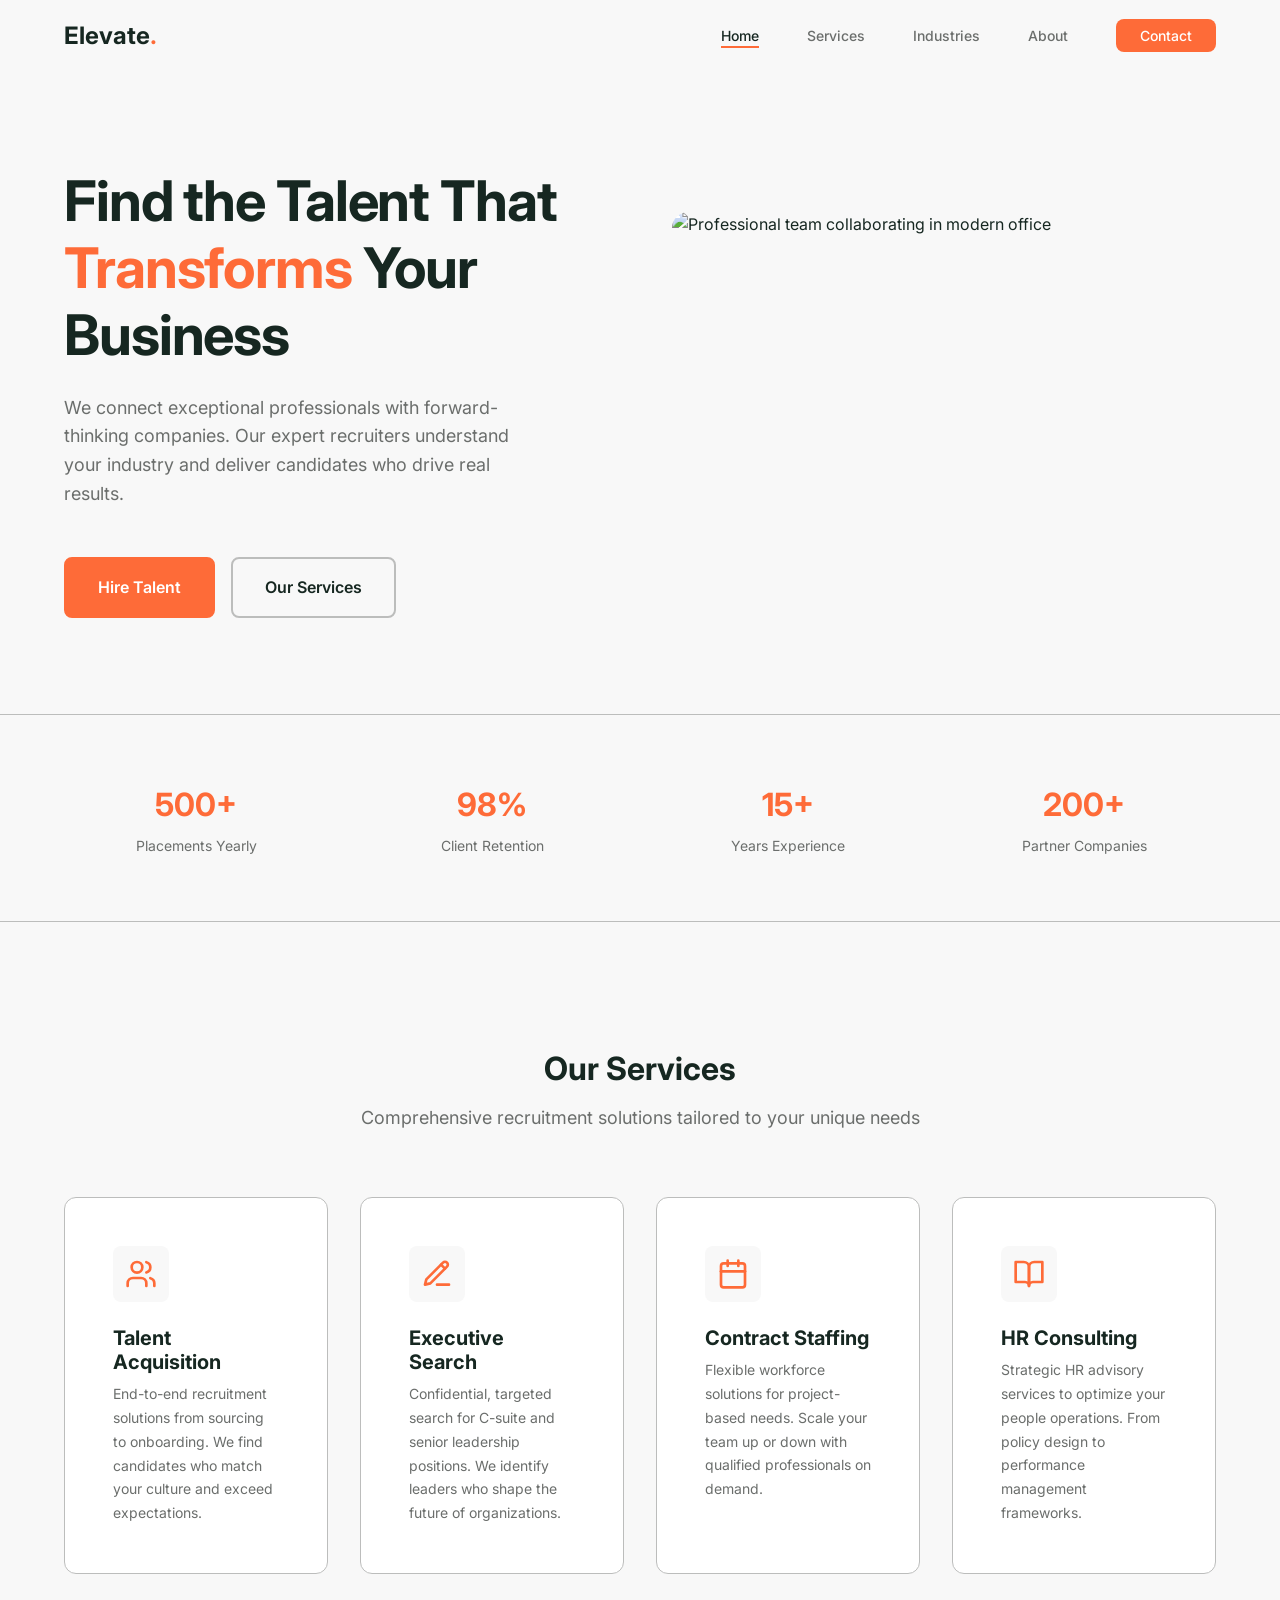
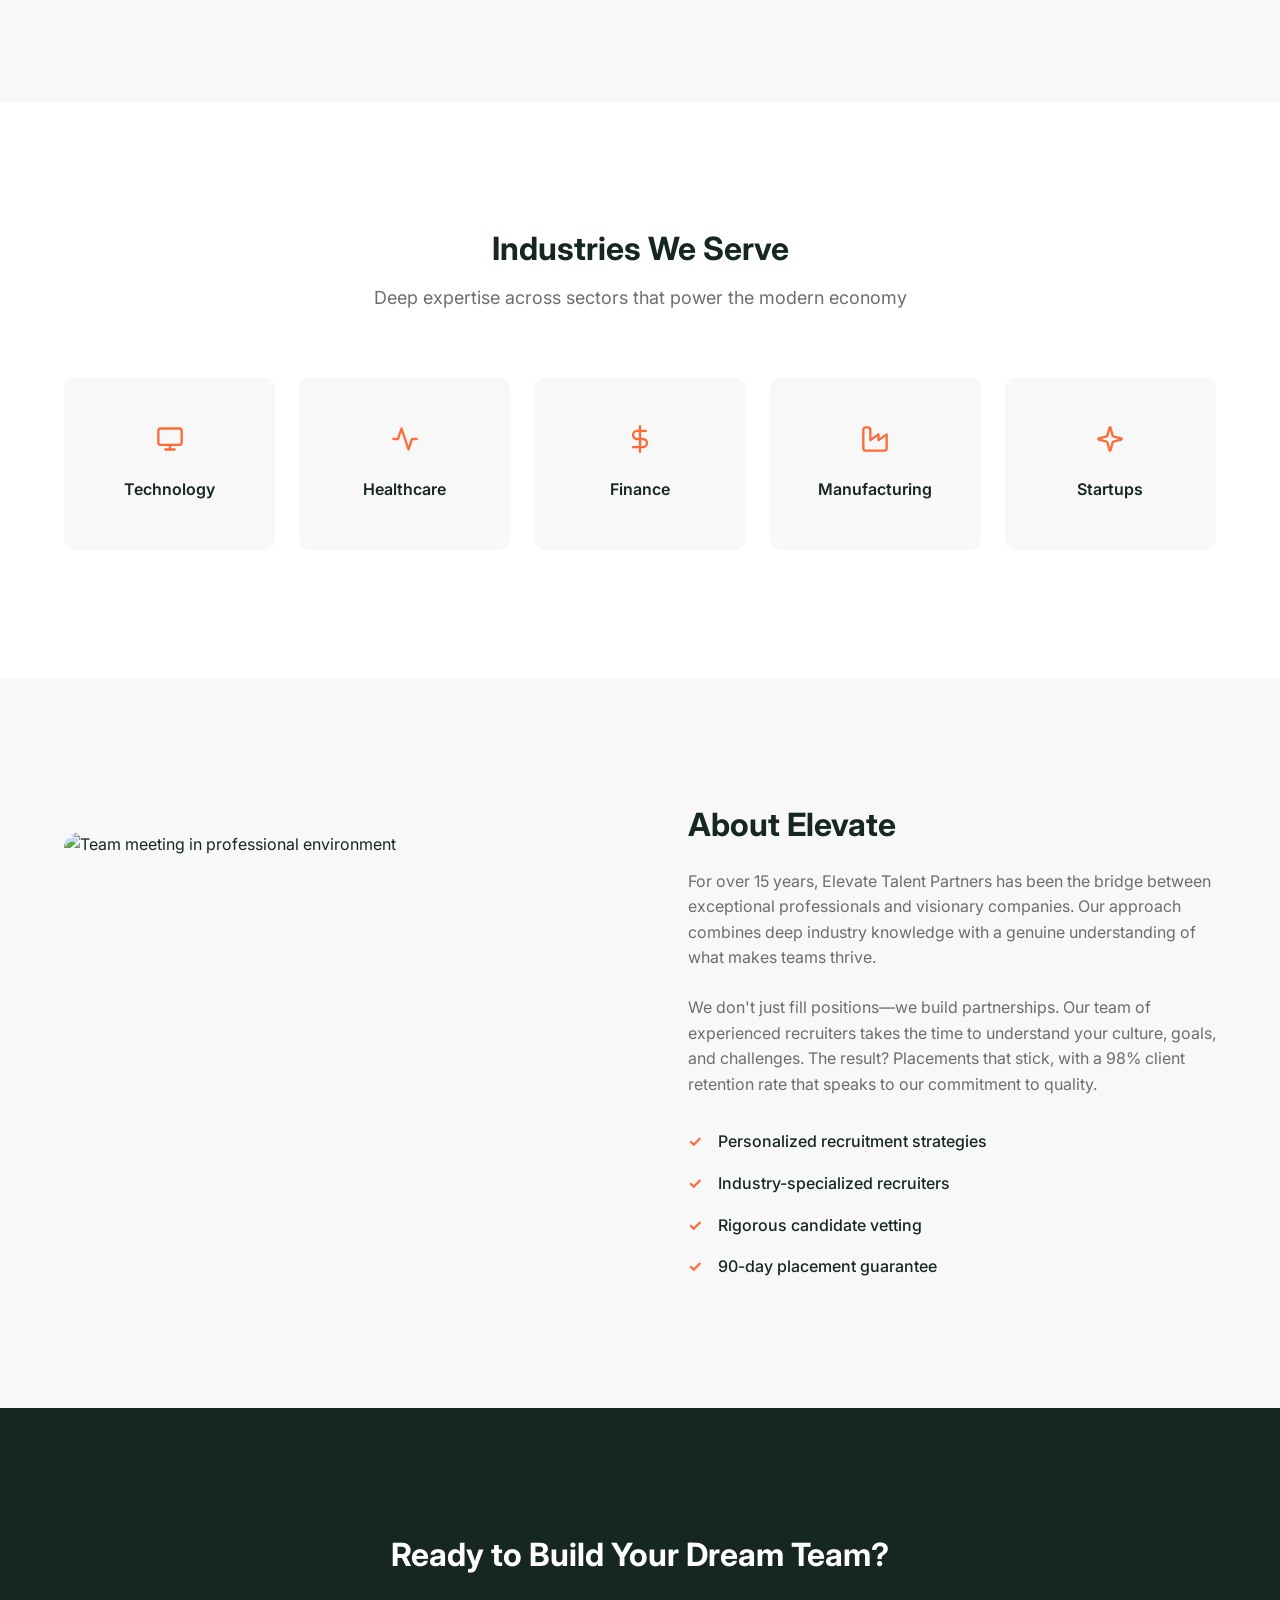
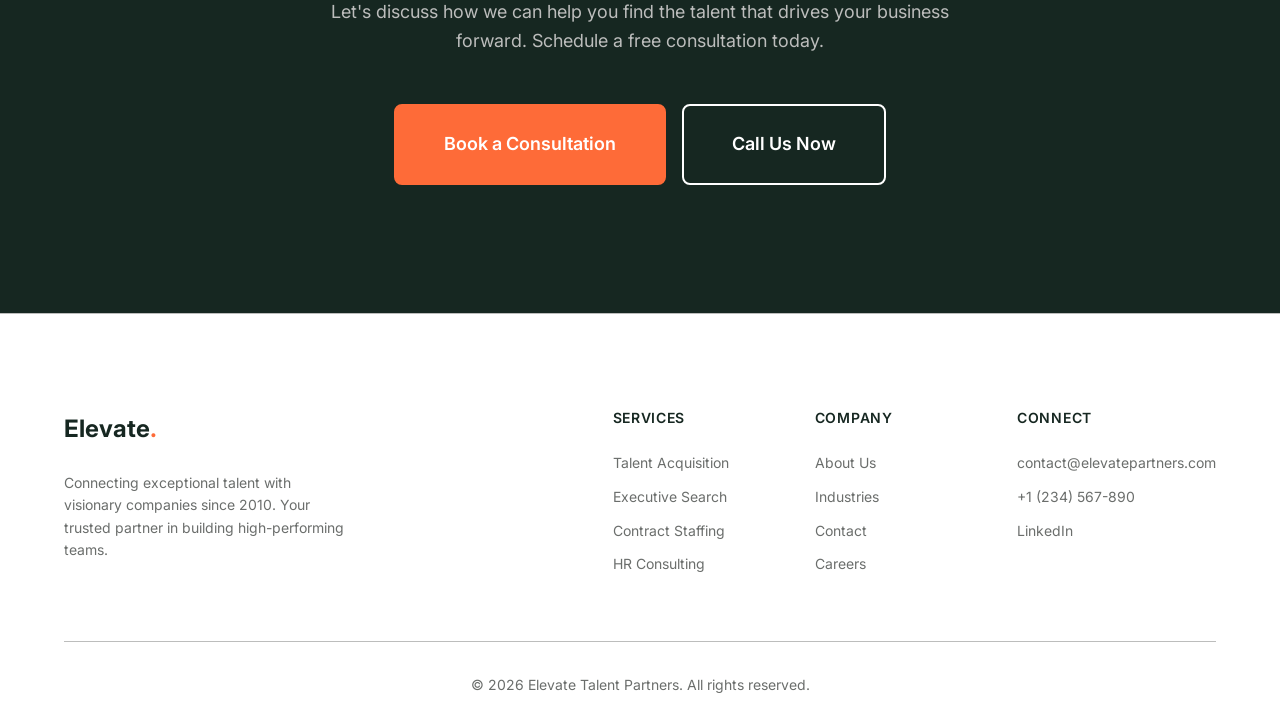
==== index.html @ 1e73ca0f "baseline: minimal professional site with subtle animations" ====
<!DOCTYPE html>
<html lang="en">

<head>
    <meta charset="UTF-8">
    <meta name="viewport" content="width=device-width, initial-scale=1.0">
    <meta name="description"
        content="Elevate Talent Partners - Premier hiring solutions connecting exceptional talent with industry-leading companies. Expert recruitment, executive search, and HR consulting.">
    <title>Elevate Talent Partners | Premier Hiring Solutions</title>
    <link rel="preconnect" href="https://fonts.googleapis.com">
    <link rel="preconnect" href="https://fonts.gstatic.com" crossorigin>
    <link href="https://fonts.googleapis.com/css2?family=Inter:wght@400;500;600;700&display=swap" rel="stylesheet">
    <link rel="stylesheet" href="styles.css">
</head>

<body>
    <!-- Header / Navbar -->
    <header class="header">
        <div class="container">
            <nav class="navbar">
                <a href="#" class="logo">Elevate<span class="logo_accent">.</span></a>
                <ul class="nav_links">
                    <li><a href="#home" class="nav_link active">Home</a></li>
                    <li><a href="#services" class="nav_link">Services</a></li>
                    <li><a href="#industries" class="nav_link">Industries</a></li>
                    <li><a href="#about" class="nav_link">About</a></li>
                    <li><a href="#contact" class="nav_link nav_link_cta">Contact</a></li>
                </ul>
                <button class="mobile_menu_toggle" aria-label="Toggle menu">
                    <span class="hamburger_line"></span>
                    <span class="hamburger_line"></span>
                    <span class="hamburger_line"></span>
                </button>
            </nav>
        </div>
    </header>

    <!-- Hero Section -->
    <section id="home" class="hero">
        <div class="container">
            <div class="hero_content">
                <div class="hero_text">
                    <h1 class="hero_headline">Find the Talent That <span class="text_accent">Transforms</span> Your
                        Business</h1>
                    <p class="hero_subtext">We connect exceptional professionals with forward-thinking companies. Our
                        expert recruiters understand your industry and deliver candidates who drive real results.</p>
                    <div class="hero_cta_group">
                        <a href="#contact" class="btn btn_primary">Hire Talent</a>
                        <a href="#services" class="btn btn_secondary">Our Services</a>
                    </div>
                </div>
                <div class="hero_image">
                    <img src="https://images.unsplash.com/photo-1600880292203-757bb62b4baf?w=600&h=400&fit=crop&q=80"
                        alt="Professional team collaborating in modern office" loading="eager">
                </div>
            </div>
        </div>
    </section>

    <!-- Trust Indicators -->
    <section class="trust_bar">
        <div class="container">
            <div class="trust_stats scroll_reveal scroll_reveal_stagger">
                <div class="trust_stat">
                    <span class="stat_number">500+</span>
                    <span class="stat_label">Placements Yearly</span>
                </div>
                <div class="trust_stat">
                    <span class="stat_number">98%</span>
                    <span class="stat_label">Client Retention</span>
                </div>
                <div class="trust_stat">
                    <span class="stat_number">15+</span>
                    <span class="stat_label">Years Experience</span>
                </div>
                <div class="trust_stat">
                    <span class="stat_number">200+</span>
                    <span class="stat_label">Partner Companies</span>
                </div>
            </div>
        </div>
    </section>

    <!-- Services Section -->
    <section id="services" class="services">
        <div class="container">
            <div class="section_header scroll_reveal">
                <h2 class="section_title">Our Services</h2>
                <p class="section_subtitle">Comprehensive recruitment solutions tailored to your unique needs</p>
            </div>
            <div class="services_grid scroll_reveal scroll_reveal_stagger">
                <article class="service_card">
                    <div class="service_icon">
                        <svg xmlns="http://www.w3.org/2000/svg" width="32" height="32" viewBox="0 0 24 24" fill="none"
                            stroke="currentColor" stroke-width="2" stroke-linecap="round" stroke-linejoin="round">
                            <path d="M16 21v-2a4 4 0 0 0-4-4H6a4 4 0 0 0-4 4v2" />
                            <circle cx="9" cy="7" r="4" />
                            <path d="M22 21v-2a4 4 0 0 0-3-3.87" />
                            <path d="M16 3.13a4 4 0 0 1 0 7.75" />
                        </svg>
                    </div>
                    <h3 class="service_title">Talent Acquisition</h3>
                    <p class="service_description">End-to-end recruitment solutions from sourcing to onboarding. We find
                        candidates who match your culture and exceed expectations.</p>
                </article>
                <article class="service_card">
                    <div class="service_icon">
                        <svg xmlns="http://www.w3.org/2000/svg" width="32" height="32" viewBox="0 0 24 24" fill="none"
                            stroke="currentColor" stroke-width="2" stroke-linecap="round" stroke-linejoin="round">
                            <path d="M12 20h9" />
                            <path d="M16.5 3.5a2.12 2.12 0 0 1 3 3L7 19l-4 1 1-4Z" />
                            <path d="m15 5 3 3" />
                        </svg>
                    </div>
                    <h3 class="service_title">Executive Search</h3>
                    <p class="service_description">Confidential, targeted search for C-suite and senior leadership
                        positions. We identify leaders who shape the future of organizations.</p>
                </article>
                <article class="service_card">
                    <div class="service_icon">
                        <svg xmlns="http://www.w3.org/2000/svg" width="32" height="32" viewBox="0 0 24 24" fill="none"
                            stroke="currentColor" stroke-width="2" stroke-linecap="round" stroke-linejoin="round">
                            <rect width="18" height="18" x="3" y="4" rx="2" ry="2" />
                            <line x1="16" x2="16" y1="2" y2="6" />
                            <line x1="8" x2="8" y1="2" y2="6" />
                            <line x1="3" x2="21" y1="10" y2="10" />
                        </svg>
                    </div>
                    <h3 class="service_title">Contract Staffing</h3>
                    <p class="service_description">Flexible workforce solutions for project-based needs. Scale your team
                        up or down with qualified professionals on demand.</p>
                </article>
                <article class="service_card">
                    <div class="service_icon">
                        <svg xmlns="http://www.w3.org/2000/svg" width="32" height="32" viewBox="0 0 24 24" fill="none"
                            stroke="currentColor" stroke-width="2" stroke-linecap="round" stroke-linejoin="round">
                            <path d="M2 3h6a4 4 0 0 1 4 4v14a3 3 0 0 0-3-3H2z" />
                            <path d="M22 3h-6a4 4 0 0 0-4 4v14a3 3 0 0 1 3-3h7z" />
                        </svg>
                    </div>
                    <h3 class="service_title">HR Consulting</h3>
                    <p class="service_description">Strategic HR advisory services to optimize your people operations.
                        From policy design to performance management frameworks.</p>
                </article>
            </div>
        </div>
    </section>

    <!-- Industries Section -->
    <section id="industries" class="industries">
        <div class="container">
            <div class="section_header scroll_reveal">
                <h2 class="section_title">Industries We Serve</h2>
                <p class="section_subtitle">Deep expertise across sectors that power the modern economy</p>
            </div>
            <div class="industries_grid scroll_reveal scroll_reveal_stagger">
                <div class="industry_card">
                    <div class="industry_icon">
                        <svg xmlns="http://www.w3.org/2000/svg" width="28" height="28" viewBox="0 0 24 24" fill="none"
                            stroke="currentColor" stroke-width="2" stroke-linecap="round" stroke-linejoin="round">
                            <rect x="2" y="3" width="20" height="14" rx="2" ry="2" />
                            <line x1="8" y1="21" x2="16" y2="21" />
                            <line x1="12" y1="17" x2="12" y2="21" />
                        </svg>
                    </div>
                    <span class="industry_name">Technology</span>
                </div>
                <div class="industry_card">
                    <div class="industry_icon">
                        <svg xmlns="http://www.w3.org/2000/svg" width="28" height="28" viewBox="0 0 24 24" fill="none"
                            stroke="currentColor" stroke-width="2" stroke-linecap="round" stroke-linejoin="round">
                            <path d="M22 12h-4l-3 9L9 3l-3 9H2" />
                        </svg>
                    </div>
                    <span class="industry_name">Healthcare</span>
                </div>
                <div class="industry_card">
                    <div class="industry_icon">
                        <svg xmlns="http://www.w3.org/2000/svg" width="28" height="28" viewBox="0 0 24 24" fill="none"
                            stroke="currentColor" stroke-width="2" stroke-linecap="round" stroke-linejoin="round">
                            <line x1="12" y1="1" x2="12" y2="23" />
                            <path d="M17 5H9.5a3.5 3.5 0 0 0 0 7h5a3.5 3.5 0 0 1 0 7H6" />
                        </svg>
                    </div>
                    <span class="industry_name">Finance</span>
                </div>
                <div class="industry_card">
                    <div class="industry_icon">
                        <svg xmlns="http://www.w3.org/2000/svg" width="28" height="28" viewBox="0 0 24 24" fill="none"
                            stroke="currentColor" stroke-width="2" stroke-linecap="round" stroke-linejoin="round">
                            <path
                                d="M2 20a2 2 0 0 0 2 2h16a2 2 0 0 0 2-2V8l-7 5V8l-7 5V4a2 2 0 0 0-2-2H4a2 2 0 0 0-2 2Z" />
                        </svg>
                    </div>
                    <span class="industry_name">Manufacturing</span>
                </div>
                <div class="industry_card">
                    <div class="industry_icon">
                        <svg xmlns="http://www.w3.org/2000/svg" width="28" height="28" viewBox="0 0 24 24" fill="none"
                            stroke="currentColor" stroke-width="2" stroke-linecap="round" stroke-linejoin="round">
                            <path
                                d="M9.937 15.5A2 2 0 0 0 8.5 14.063l-6.135-1.582a.5.5 0 0 1 0-.962L8.5 9.936A2 2 0 0 0 9.937 8.5l1.582-6.135a.5.5 0 0 1 .963 0L14.063 8.5A2 2 0 0 0 15.5 9.937l6.135 1.581a.5.5 0 0 1 0 .964L15.5 14.063a2 2 0 0 0-1.437 1.437l-1.582 6.135a.5.5 0 0 1-.963 0z" />
                        </svg>
                    </div>
                    <span class="industry_name">Startups</span>
                </div>
            </div>
        </div>
    </section>

    <!-- About Section -->
    <section id="about" class="about">
        <div class="container">
            <div class="about_content scroll_reveal">
                <div class="about_image">
                    <img src="https://images.unsplash.com/photo-1522071820081-009f0129c71c?w=500&h=400&fit=crop&q=80"
                        alt="Team meeting in professional environment" loading="lazy">
                </div>
                <div class="about_text">
                    <h2 class="section_title">About Elevate</h2>
                    <p class="about_description">For over 15 years, Elevate Talent Partners has been the bridge between
                        exceptional professionals and visionary companies. Our approach combines deep industry knowledge
                        with a genuine understanding of what makes teams thrive.</p>
                    <p class="about_description">We don't just fill positions—we build partnerships. Our team of
                        experienced recruiters takes the time to understand your culture, goals, and challenges. The
                        result? Placements that stick, with a 98% client retention rate that speaks to our commitment to
                        quality.</p>
                    <ul class="about_features">
                        <li class="about_feature">
                            <span class="feature_check">✓</span>
                            Personalized recruitment strategies
                        </li>
                        <li class="about_feature">
                            <span class="feature_check">✓</span>
                            Industry-specialized recruiters
                        </li>
                        <li class="about_feature">
                            <span class="feature_check">✓</span>
                            Rigorous candidate vetting
                        </li>
                        <li class="about_feature">
                            <span class="feature_check">✓</span>
                            90-day placement guarantee
                        </li>
                    </ul>
                </div>
            </div>
        </div>
    </section>

    <!-- Call to Action Section -->
    <section id="contact" class="cta_section">
        <div class="container">
            <div class="cta_content scroll_reveal">
                <h2 class="cta_title">Ready to Build Your Dream Team?</h2>
                <p class="cta_subtitle">Let's discuss how we can help you find the talent that drives your business
                    forward. Schedule a free consultation today.</p>
                <div class="cta_buttons">
                    <a href="mailto:contact@elevatepartners.com" class="btn btn_primary btn_large">Book a
                        Consultation</a>
                    <a href="tel:+1234567890" class="btn btn_outline btn_large">Call Us Now</a>
                </div>
            </div>
        </div>
    </section>

    <!-- Footer -->
    <footer class="footer">
        <div class="container">
            <div class="footer_content">
                <div class="footer_brand">
                    <a href="#" class="logo">Elevate<span class="logo_accent">.</span></a>
                    <p class="footer_description">Connecting exceptional talent with visionary companies since 2010.
                        Your trusted partner in building high-performing teams.</p>
                </div>
                <div class="footer_links">
                    <div class="footer_column">
                        <h4 class="footer_heading">Services</h4>
                        <ul class="footer_list">
                            <li><a href="#services">Talent Acquisition</a></li>
                            <li><a href="#services">Executive Search</a></li>
                            <li><a href="#services">Contract Staffing</a></li>
                            <li><a href="#services">HR Consulting</a></li>
                        </ul>
                    </div>
                    <div class="footer_column">
                        <h4 class="footer_heading">Company</h4>
                        <ul class="footer_list">
                            <li><a href="#about">About Us</a></li>
                            <li><a href="#industries">Industries</a></li>
                            <li><a href="#contact">Contact</a></li>
                            <li><a href="#">Careers</a></li>
                        </ul>
                    </div>
                    <div class="footer_column">
                        <h4 class="footer_heading">Connect</h4>
                        <ul class="footer_list">
                            <li><a href="mailto:contact@elevatepartners.com">contact@elevatepartners.com</a></li>
                            <li><a href="tel:+1234567890">+1 (234) 567-890</a></li>
                            <li><a href="#">LinkedIn</a></li>
                        </ul>
                    </div>
                </div>
            </div>
            <div class="footer_bottom">
                <p class="copyright">© 2026 Elevate Talent Partners. All rights reserved.</p>
            </div>
        </div>
    </footer>

    <script>
        // ============================================
        // ELEVATE TALENT PARTNERS - SCRIPTS
        // Minimal JS for interactions & scroll reveals
        // ============================================

        // Mobile menu toggle
        const menuToggle = document.querySelector('.mobile_menu_toggle');
        const navLinks = document.querySelector('.nav_links');

        menuToggle.addEventListener('click', () => {
            navLinks.classList.toggle('nav_open');
            menuToggle.classList.toggle('menu_active');
        });

        // Smooth scroll for navigation links
        document.querySelectorAll('a[href^="#"]').forEach(anchor => {
            anchor.addEventListener('click', function (e) {
                e.preventDefault();
                const target = document.querySelector(this.getAttribute('href'));
                if (target) {
                    target.scrollIntoView({ behavior: 'smooth', block: 'start' });
                    // Close mobile menu if open
                    navLinks.classList.remove('nav_open');
                    menuToggle.classList.remove('menu_active');
                }
            });
        });

        // Header scroll effect
        const header = document.querySelector('.header');
        window.addEventListener('scroll', () => {
            if (window.scrollY > 50) {
                header.classList.add('header_scrolled');
            } else {
                header.classList.remove('header_scrolled');
            }
        });

        // ============================================
        // Scroll-Based Reveal Animations
        // Uses Intersection Observer for performance
        // ============================================

        // Check for reduced motion preference
        const prefersReducedMotion = window.matchMedia('(prefers-reduced-motion: reduce)').matches;

        if (!prefersReducedMotion) {
            // Select all elements with scroll_reveal class
            const scrollRevealElements = document.querySelectorAll('.scroll_reveal');

            // Intersection Observer configuration
            const observerOptions = {
                root: null, // viewport
                rootMargin: '0px 0px -60px 0px', // trigger slightly before entering
                threshold: 0.1 // 10% visibility triggers animation
            };

            // Observer callback - adds 'revealed' class once
            const observerCallback = (entries, observer) => {
                entries.forEach(entry => {
                    if (entry.isIntersecting) {
                        entry.target.classList.add('revealed');
                        // Unobserve after revealing (trigger only once)
                        observer.unobserve(entry.target);
                    }
                });
            };

            // Create and apply observer
            const scrollObserver = new IntersectionObserver(observerCallback, observerOptions);
            scrollRevealElements.forEach(el => scrollObserver.observe(el));
        } else {
            // If reduced motion is preferred, show all elements immediately
            document.querySelectorAll('.scroll_reveal').forEach(el => {
                el.classList.add('revealed');
            });
        }
    </script>
</body>

</html>
---- styles.css ----
/* ============================================
   ELEVATE TALENT PARTNERS - STYLES
   Modern, minimal hiring firm website
   ============================================ */

/* --------------------------------------------
   CSS Custom Properties (Design Tokens)
   -------------------------------------------- */
:root {
    /* Color Palette */
    --color_bg_primary: #F8F8F8;
    --color_text_primary: #162721;
    --color_text_secondary: #6B6E6C;
    --color_border: #BCBDBC;
    --color_accent_primary: #FE6B38;
    --color_accent_secondary: #7A2602;
    --color_white: #FFFFFF;

    /* Typography */
    --font_family: 'Inter', -apple-system, BlinkMacSystemFont, 'Segoe UI', sans-serif;
    --font_size_xs: 0.75rem;
    --font_size_sm: 0.875rem;
    --font_size_base: 1rem;
    --font_size_lg: 1.125rem;
    --font_size_xl: 1.25rem;
    --font_size_2xl: 1.5rem;
    --font_size_3xl: 2rem;
    --font_size_4xl: 2.5rem;
    --font_size_5xl: 3.5rem;

    /* Spacing */
    --space_xs: 0.25rem;
    --space_sm: 0.5rem;
    --space_md: 1rem;
    --space_lg: 1.5rem;
    --space_xl: 2rem;
    --space_2xl: 3rem;
    --space_3xl: 4rem;
    --space_4xl: 6rem;
    --space_5xl: 8rem;

    /* Layout */
    --container_max: 1200px;
    --border_radius_sm: 4px;
    --border_radius_md: 8px;
    --border_radius_lg: 12px;
    --border_radius_xl: 16px;

    /* Transitions */
    --transition_fast: 150ms ease;
    --transition_base: 250ms ease;

    /* Animation Tokens */
    --animation_duration_fast: 200ms;
    --animation_duration_base: 300ms;
    --animation_duration_slow: 400ms;
    --animation_easing: cubic-bezier(0.16, 1, 0.3, 1);
    --animation_reveal_distance: 12px;
}

/* --------------------------------------------
   Reset & Base Styles
   -------------------------------------------- */
*,
*::before,
*::after {
    margin: 0;
    padding: 0;
    box-sizing: border-box;
}

html {
    scroll-behavior: smooth;
    font-size: 16px;
}

body {
    font-family: var(--font_family);
    font-size: var(--font_size_base);
    line-height: 1.6;
    color: var(--color_text_primary);
    background-color: var(--color_bg_primary);
    -webkit-font-smoothing: antialiased;
    -moz-osx-font-smoothing: grayscale;
}

img {
    max-width: 100%;
    height: auto;
    display: block;
}

a {
    text-decoration: none;
    color: inherit;
    transition: color var(--transition_fast);
}

ul {
    list-style: none;
}

/* --------------------------------------------
   Layout Utilities
   -------------------------------------------- */
.container {
    width: 100%;
    max-width: var(--container_max);
    margin: 0 auto;
    padding: 0 var(--space_lg);
}

/* --------------------------------------------
   Typography
   -------------------------------------------- */
h1,
h2,
h3,
h4,
h5,
h6 {
    font-weight: 700;
    line-height: 1.2;
    color: var(--color_text_primary);
}

.text_accent {
    color: var(--color_accent_primary);
}

/* --------------------------------------------
   Buttons
   -------------------------------------------- */
.btn {
    display: inline-flex;
    align-items: center;
    justify-content: center;
    padding: var(--space_md) var(--space_xl);
    font-family: var(--font_family);
    font-size: var(--font_size_base);
    font-weight: 600;
    border-radius: var(--border_radius_md);
    border: 2px solid transparent;
    cursor: pointer;
    transition: all var(--transition_base);
}

.btn_primary {
    background-color: var(--color_accent_primary);
    color: var(--color_white);
    border-color: var(--color_accent_primary);
}

.btn_primary:hover {
    background-color: var(--color_accent_secondary);
    border-color: var(--color_accent_secondary);
}

.btn_secondary {
    background-color: transparent;
    color: var(--color_text_primary);
    border-color: var(--color_border);
}

.btn_secondary:hover {
    border-color: var(--color_text_primary);
}

.btn_outline {
    background-color: transparent;
    color: var(--color_white);
    border-color: var(--color_white);
}

.btn_outline:hover {
    background-color: var(--color_white);
    color: var(--color_accent_primary);
}

.btn_large {
    padding: var(--space_lg) var(--space_2xl);
    font-size: var(--font_size_lg);
}

/* --------------------------------------------
   Header / Navbar
   -------------------------------------------- */
.header {
    position: fixed;
    top: 0;
    left: 0;
    right: 0;
    z-index: 1000;
    background-color: var(--color_bg_primary);
    transition: box-shadow var(--transition_base);
}

.header_scrolled {
    box-shadow: 0 1px 0 var(--color_border);
}

.navbar {
    display: flex;
    align-items: center;
    justify-content: space-between;
    height: 72px;
}

.logo {
    font-size: var(--font_size_2xl);
    font-weight: 700;
    color: var(--color_text_primary);
}

.logo_accent {
    color: var(--color_accent_primary);
}

.nav_links {
    display: flex;
    align-items: center;
    gap: var(--space_2xl);
}

.nav_link {
    font-size: var(--font_size_sm);
    font-weight: 500;
    color: var(--color_text_secondary);
    transition: color var(--transition_fast);
}

.nav_link:hover,
.nav_link.active {
    color: var(--color_text_primary);
}

.nav_link_cta {
    padding: var(--space_sm) var(--space_lg);
    background-color: var(--color_accent_primary);
    color: var(--color_white) !important;
    border-radius: var(--border_radius_md);
}

.nav_link_cta:hover {
    background-color: var(--color_accent_secondary);
}

/* Mobile Menu Toggle */
.mobile_menu_toggle {
    display: none;
    flex-direction: column;
    justify-content: center;
    gap: 5px;
    width: 32px;
    height: 32px;
    background: none;
    border: none;
    cursor: pointer;
    padding: 4px;
}

.hamburger_line {
    width: 100%;
    height: 2px;
    background-color: var(--color_text_primary);
    transition: all var(--transition_fast);
}

.menu_active .hamburger_line:nth-child(1) {
    transform: rotate(45deg) translate(5px, 5px);
}

.menu_active .hamburger_line:nth-child(2) {
    opacity: 0;
}

.menu_active .hamburger_line:nth-child(3) {
    transform: rotate(-45deg) translate(5px, -5px);
}

/* --------------------------------------------
   Hero Section
   -------------------------------------------- */
.hero {
    padding-top: calc(72px + var(--space_4xl));
    padding-bottom: var(--space_4xl);
    background-color: var(--color_bg_primary);
}

.hero_content {
    display: grid;
    grid-template-columns: 1fr 1fr;
    gap: var(--space_3xl);
    align-items: center;
}

.hero_headline {
    font-size: var(--font_size_5xl);
    margin-bottom: var(--space_lg);
    letter-spacing: -0.02em;
}

.hero_subtext {
    font-size: var(--font_size_lg);
    color: var(--color_text_secondary);
    margin-bottom: var(--space_2xl);
    max-width: 480px;
}

.hero_cta_group {
    display: flex;
    gap: var(--space_md);
    flex-wrap: wrap;
}

.hero_image {
    position: relative;
}

.hero_image img {
    border-radius: var(--border_radius_xl);
    width: 100%;
    height: auto;
    aspect-ratio: 3/2;
    object-fit: cover;
}

/* --------------------------------------------
   Trust Bar Section
   -------------------------------------------- */
.trust_bar {
    padding: var(--space_3xl) 0;
    border-top: 1px solid var(--color_border);
    border-bottom: 1px solid var(--color_border);
}

.trust_stats {
    display: grid;
    grid-template-columns: repeat(4, 1fr);
    gap: var(--space_xl);
    text-align: center;
}

.trust_stat {
    display: flex;
    flex-direction: column;
    gap: var(--space_xs);
}

.stat_number {
    font-size: var(--font_size_3xl);
    font-weight: 700;
    color: var(--color_accent_primary);
}

.stat_label {
    font-size: var(--font_size_sm);
    color: var(--color_text_secondary);
}

/* --------------------------------------------
   Section Styles (Shared)
   -------------------------------------------- */
.section_header {
    text-align: center;
    margin-bottom: var(--space_3xl);
}

.section_title {
    font-size: var(--font_size_3xl);
    margin-bottom: var(--space_md);
}

.section_subtitle {
    font-size: var(--font_size_lg);
    color: var(--color_text_secondary);
    max-width: 560px;
    margin: 0 auto;
}

/* --------------------------------------------
   Services Section
   -------------------------------------------- */
.services {
    padding: var(--space_5xl) 0;
}

.services_grid {
    display: grid;
    grid-template-columns: repeat(4, 1fr);
    gap: var(--space_xl);
}

.service_card {
    background-color: var(--color_white);
    padding: var(--space_2xl);
    border-radius: var(--border_radius_lg);
    border: 1px solid var(--color_border);
    transition: border-color var(--transition_base);
}

.service_card:hover {
    border-color: var(--color_accent_primary);
}

.service_icon {
    width: 56px;
    height: 56px;
    display: flex;
    align-items: center;
    justify-content: center;
    background-color: var(--color_bg_primary);
    border-radius: var(--border_radius_md);
    margin-bottom: var(--space_lg);
    color: var(--color_accent_primary);
}

.service_title {
    font-size: var(--font_size_xl);
    margin-bottom: var(--space_sm);
}

.service_description {
    font-size: var(--font_size_sm);
    color: var(--color_text_secondary);
    line-height: 1.7;
}

/* --------------------------------------------
   Industries Section
   -------------------------------------------- */
.industries {
    padding: var(--space_5xl) 0;
    background-color: var(--color_white);
}

.industries_grid {
    display: grid;
    grid-template-columns: repeat(5, 1fr);
    gap: var(--space_lg);
}

.industry_card {
    display: flex;
    flex-direction: column;
    align-items: center;
    gap: var(--space_md);
    padding: var(--space_2xl) var(--space_lg);
    background-color: var(--color_bg_primary);
    border-radius: var(--border_radius_lg);
    text-align: center;
    transition: all var(--transition_base);
}

.industry_card:hover {
    transform: translateY(-4px);
}

.industry_icon {
    color: var(--color_accent_primary);
}

.industry_name {
    font-size: var(--font_size_base);
    font-weight: 600;
    color: var(--color_text_primary);
}

/* --------------------------------------------
   About Section
   -------------------------------------------- */
.about {
    padding: var(--space_5xl) 0;
}

.about_content {
    display: grid;
    grid-template-columns: 1fr 1fr;
    gap: var(--space_4xl);
    align-items: center;
}

.about_image img {
    border-radius: var(--border_radius_xl);
    width: 100%;
    height: auto;
    aspect-ratio: 5/4;
    object-fit: cover;
}

.about_text .section_title {
    text-align: left;
    margin-bottom: var(--space_lg);
}

.about_description {
    color: var(--color_text_secondary);
    margin-bottom: var(--space_lg);
}

.about_features {
    display: flex;
    flex-direction: column;
    gap: var(--space_md);
    margin-top: var(--space_xl);
}

.about_feature {
    display: flex;
    align-items: center;
    gap: var(--space_md);
    font-weight: 500;
}

.feature_check {
    color: var(--color_accent_primary);
    font-weight: 700;
}

/* --------------------------------------------
   CTA Section
   -------------------------------------------- */
.cta_section {
    padding: var(--space_5xl) 0;
    background-color: var(--color_text_primary);
}

.cta_content {
    text-align: center;
    max-width: 640px;
    margin: 0 auto;
}

.cta_title {
    font-size: var(--font_size_3xl);
    color: var(--color_white);
    margin-bottom: var(--space_lg);
}

.cta_subtitle {
    font-size: var(--font_size_lg);
    color: var(--color_border);
    margin-bottom: var(--space_2xl);
}

.cta_buttons {
    display: flex;
    justify-content: center;
    gap: var(--space_md);
    flex-wrap: wrap;
}

/* --------------------------------------------
   Footer
   -------------------------------------------- */
.footer {
    padding: var(--space_4xl) 0 var(--space_xl);
    background-color: var(--color_white);
    border-top: 1px solid var(--color_border);
}

.footer_content {
    display: grid;
    grid-template-columns: 1.5fr 2fr;
    gap: var(--space_4xl);
    margin-bottom: var(--space_3xl);
}

.footer_brand .logo {
    margin-bottom: var(--space_lg);
    display: inline-block;
}

.footer_description {
    font-size: var(--font_size_sm);
    color: var(--color_text_secondary);
    max-width: 280px;
}

.footer_links {
    display: grid;
    grid-template-columns: repeat(3, 1fr);
    gap: var(--space_xl);
}

.footer_heading {
    font-size: var(--font_size_sm);
    font-weight: 600;
    text-transform: uppercase;
    letter-spacing: 0.05em;
    margin-bottom: var(--space_lg);
    color: var(--color_text_primary);
}

.footer_list {
    display: flex;
    flex-direction: column;
    gap: var(--space_sm);
}

.footer_list a {
    font-size: var(--font_size_sm);
    color: var(--color_text_secondary);
}

.footer_list a:hover {
    color: var(--color_accent_primary);
}

.footer_bottom {
    padding-top: var(--space_xl);
    border-top: 1px solid var(--color_border);
    text-align: center;
}

.copyright {
    font-size: var(--font_size_sm);
    color: var(--color_text_secondary);
}

/* --------------------------------------------
   Responsive Design
   -------------------------------------------- */

/* Tablet */
@media (max-width: 1024px) {
    :root {
        --font_size_5xl: 2.75rem;
        --font_size_3xl: 1.75rem;
    }

    .services_grid {
        grid-template-columns: repeat(2, 1fr);
    }

    .industries_grid {
        grid-template-columns: repeat(3, 1fr);
    }

    .about_content {
        gap: var(--space_2xl);
    }
}

/* Mobile Landscape */
@media (max-width: 768px) {
    :root {
        --font_size_5xl: 2.25rem;
        --font_size_4xl: 2rem;
        --font_size_3xl: 1.5rem;
    }

    .mobile_menu_toggle {
        display: flex;
    }

    .nav_links {
        position: fixed;
        top: 72px;
        left: 0;
        right: 0;
        bottom: 0;
        flex-direction: column;
        background-color: var(--color_bg_primary);
        padding: var(--space_2xl);
        gap: var(--space_lg);
        transform: translateX(100%);
        transition: transform var(--transition_base);
    }

    .nav_links.nav_open {
        transform: translateX(0);
    }

    .nav_link_cta {
        width: 100%;
        text-align: center;
    }

    .hero_content {
        grid-template-columns: 1fr;
        gap: var(--space_2xl);
    }

    .hero_text {
        order: 1;
    }

    .hero_image {
        order: 0;
    }

    .trust_stats {
        grid-template-columns: repeat(2, 1fr);
        gap: var(--space_2xl);
    }

    .services_grid {
        grid-template-columns: 1fr;
    }

    .industries_grid {
        grid-template-columns: repeat(2, 1fr);
    }

    .about_content {
        grid-template-columns: 1fr;
    }

    .about_image {
        order: 0;
    }

    .about_text {
        order: 1;
    }

    .footer_content {
        grid-template-columns: 1fr;
        gap: var(--space_2xl);
    }

    .footer_links {
        grid-template-columns: repeat(2, 1fr);
    }
}

/* Mobile Portrait */
@media (max-width: 480px) {
    :root {
        --font_size_5xl: 1.875rem;
        --font_size_3xl: 1.375rem;
    }

    .container {
        padding: 0 var(--space_md);
    }

    .hero {
        padding-top: calc(72px + var(--space_2xl));
        padding-bottom: var(--space_2xl);
    }

    .hero_cta_group {
        flex-direction: column;
    }

    .hero_cta_group .btn {
        width: 100%;
    }

    .industries_grid {
        grid-template-columns: 1fr;
    }

    .cta_buttons {
        flex-direction: column;
    }

    .cta_buttons .btn {
        width: 100%;
    }

    .footer_links {
        grid-template-columns: 1fr;
    }
}

/* ============================================
   ANIMATIONS & MICRO-INTERACTIONS
   Professional, subtle motion design
   ============================================ */

/* --------------------------------------------
   Keyframe Animations
   -------------------------------------------- */

/* Fade in with upward movement */
@keyframes fade_in_up {
    from {
        opacity: 0;
        transform: translateY(var(--animation_reveal_distance));
    }

    to {
        opacity: 1;
        transform: translateY(0);
    }
}

/* Simple fade in */
@keyframes fade_in {
    from {
        opacity: 0;
    }

    to {
        opacity: 1;
    }
}

/* --------------------------------------------
   Hero Entry Animations (Page Load)
   -------------------------------------------- */
.hero_headline {
    opacity: 0;
    animation: fade_in_up var(--animation_duration_slow) var(--animation_easing) forwards;
    animation-delay: 100ms;
}

.hero_subtext {
    opacity: 0;
    animation: fade_in_up var(--animation_duration_slow) var(--animation_easing) forwards;
    animation-delay: 200ms;
}

.hero_cta_group {
    opacity: 0;
    animation: fade_in_up var(--animation_duration_slow) var(--animation_easing) forwards;
    animation-delay: 300ms;
}

.hero_image {
    opacity: 0;
    animation: fade_in var(--animation_duration_slow) var(--animation_easing) forwards;
    animation-delay: 150ms;
}

/* --------------------------------------------
   Scroll-Based Reveal Animations
   -------------------------------------------- */

/* Initial hidden state for scroll-reveal elements */
.scroll_reveal {
    opacity: 0;
    transform: translateY(var(--animation_reveal_distance));
    transition:
        opacity var(--animation_duration_slow) var(--animation_easing),
        transform var(--animation_duration_slow) var(--animation_easing);
}

/* Revealed state (triggered by Intersection Observer) */
.scroll_reveal.revealed {
    opacity: 1;
    transform: translateY(0);
}

/* Stagger delays for grid children */
.scroll_reveal_stagger>*:nth-child(1) {
    transition-delay: 0ms;
}

.scroll_reveal_stagger>*:nth-child(2) {
    transition-delay: 60ms;
}

.scroll_reveal_stagger>*:nth-child(3) {
    transition-delay: 120ms;
}

.scroll_reveal_stagger>*:nth-child(4) {
    transition-delay: 180ms;
}

.scroll_reveal_stagger>*:nth-child(5) {
    transition-delay: 240ms;
}

/* --------------------------------------------
   Enhanced Button Interactions
   -------------------------------------------- */
.btn {
    transition:
        background-color var(--animation_duration_fast) var(--animation_easing),
        border-color var(--animation_duration_fast) var(--animation_easing),
        color var(--animation_duration_fast) var(--animation_easing),
        transform var(--animation_duration_fast) var(--animation_easing),
        box-shadow var(--animation_duration_fast) var(--animation_easing);
}

.btn_primary:hover {
    transform: translateY(-2px);
    box-shadow: 0 4px 12px rgba(254, 107, 56, 0.25);
}

.btn_primary:active {
    transform: translateY(0);
    box-shadow: none;
}

.btn_secondary:hover {
    transform: translateY(-2px);
}

.btn_secondary:active {
    transform: translateY(0);
}

.btn_outline:hover {
    transform: translateY(-2px);
}

/* --------------------------------------------
   Navigation Link Hover Effects
   -------------------------------------------- */
.nav_link {
    position: relative;
    transition: color var(--animation_duration_fast) var(--animation_easing);
}

/* Underline reveal on hover (non-CTA links) */
.nav_link:not(.nav_link_cta)::after {
    content: '';
    position: absolute;
    bottom: -4px;
    left: 0;
    width: 100%;
    height: 2px;
    background-color: var(--color_accent_primary);
    transform: scaleX(0);
    transform-origin: right;
    transition: transform var(--animation_duration_base) var(--animation_easing);
}

.nav_link:not(.nav_link_cta):hover::after,
.nav_link:not(.nav_link_cta).active::after {
    transform: scaleX(1);
    transform-origin: left;
}

/* CTA nav button */
.nav_link_cta {
    transition:
        background-color var(--animation_duration_fast) var(--animation_easing),
        transform var(--animation_duration_fast) var(--animation_easing);
}

.nav_link_cta:hover {
    transform: translateY(-1px);
}

/* --------------------------------------------
   Service Card Hover Effects
   -------------------------------------------- */
.service_card {
    transition:
        border-color var(--animation_duration_base) var(--animation_easing),
        transform var(--animation_duration_base) var(--animation_easing),
        box-shadow var(--animation_duration_base) var(--animation_easing);
}

.service_card:hover {
    transform: translateY(-4px);
    box-shadow: 0 8px 24px rgba(22, 39, 33, 0.06);
}

.service_icon {
    transition:
        background-color var(--animation_duration_base) var(--animation_easing),
        color var(--animation_duration_base) var(--animation_easing),
        transform var(--animation_duration_base) var(--animation_easing);
}

.service_card:hover .service_icon {
    background-color: var(--color_accent_primary);
    color: var(--color_white);
    transform: scale(1.05);
}

/* --------------------------------------------
   Industry Card Hover Effects
   -------------------------------------------- */
.industry_card {
    transition:
        transform var(--animation_duration_base) var(--animation_easing),
        box-shadow var(--animation_duration_base) var(--animation_easing);
}

.industry_card:hover {
    box-shadow: 0 6px 16px rgba(22, 39, 33, 0.06);
}

.industry_icon {
    transition: transform var(--animation_duration_base) var(--animation_easing);
}

.industry_card:hover .industry_icon {
    transform: scale(1.1);
}

/* --------------------------------------------
   Image Hover Effects
   -------------------------------------------- */
.hero_image img,
.about_image img {
    transition: transform var(--animation_duration_slow) var(--animation_easing);
}

.hero_image:hover img,
.about_image:hover img {
    transform: scale(1.02);
}

/* --------------------------------------------
   Trust Stats Hover
   -------------------------------------------- */
.trust_stat {
    transition: transform var(--animation_duration_fast) var(--animation_easing);
}

.trust_stat:hover {
    transform: translateY(-2px);
}

.stat_number {
    transition: color var(--animation_duration_fast) var(--animation_easing);
}

.trust_stat:hover .stat_number {
    color: var(--color_accent_secondary);
}

/* --------------------------------------------
   Footer Link Hover Effects
   -------------------------------------------- */
.footer_list a {
    transition:
        color var(--animation_duration_fast) var(--animation_easing),
        transform var(--animation_duration_fast) var(--animation_easing);
    display: inline-block;
}

.footer_list a:hover {
    transform: translateX(2px);
}

/* --------------------------------------------
   About Feature Hover
   -------------------------------------------- */
.about_feature {
    transition: transform var(--animation_duration_fast) var(--animation_easing);
}

.about_feature:hover {
    transform: translateX(4px);
}

.feature_check {
    transition: transform var(--animation_duration_fast) var(--animation_easing);
}

.about_feature:hover .feature_check {
    transform: scale(1.2);
}

/* ============================================
   ACCESSIBILITY: Reduced Motion
   Respects user preference for reduced motion
   ============================================ */
@media (prefers-reduced-motion: reduce) {

    *,
    *::before,
    *::after {
        animation-duration: 0.01ms !important;
        animation-iteration-count: 1 !important;
        transition-duration: 0.01ms !important;
        scroll-behavior: auto !important;
    }

    .hero_headline,
    .hero_subtext,
    .hero_cta_group,
    .hero_image {
        opacity: 1;
        animation: none;
    }

    .scroll_reveal {
        opacity: 1;
        transform: none;
    }
}
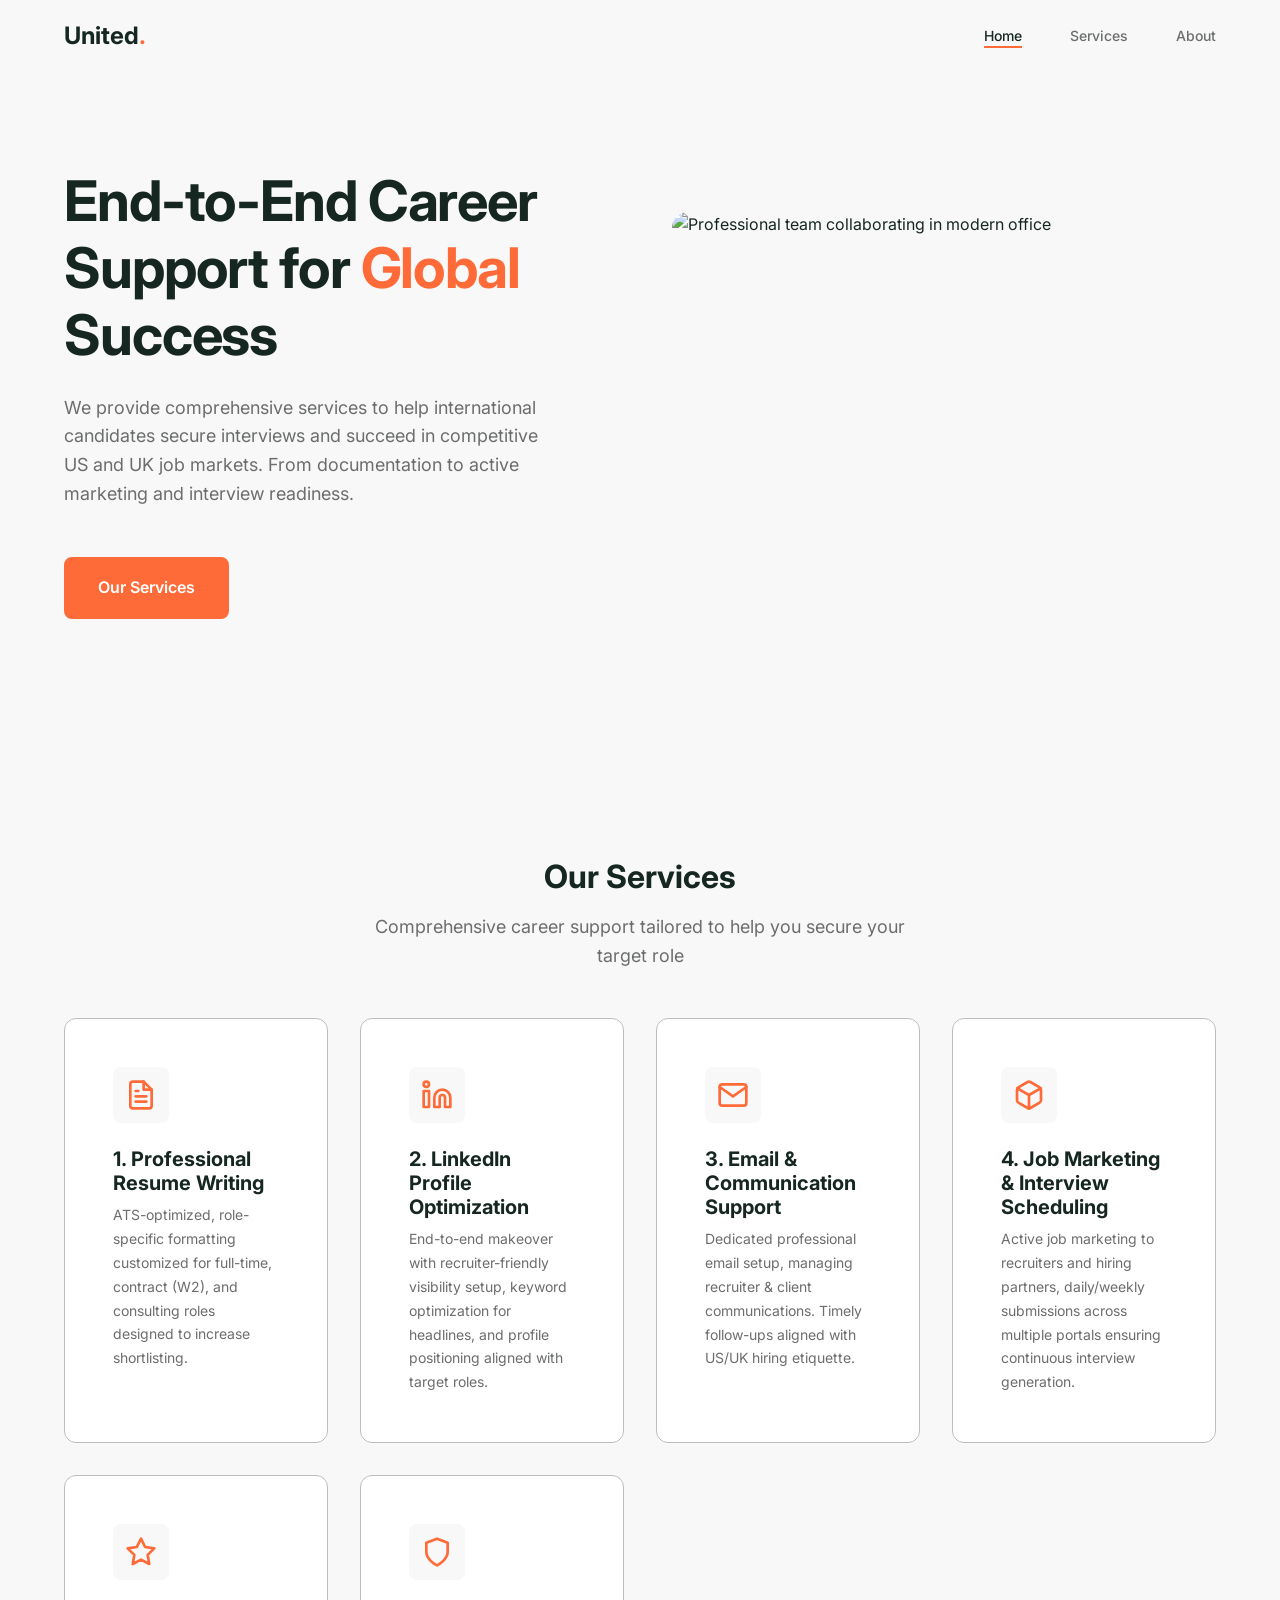
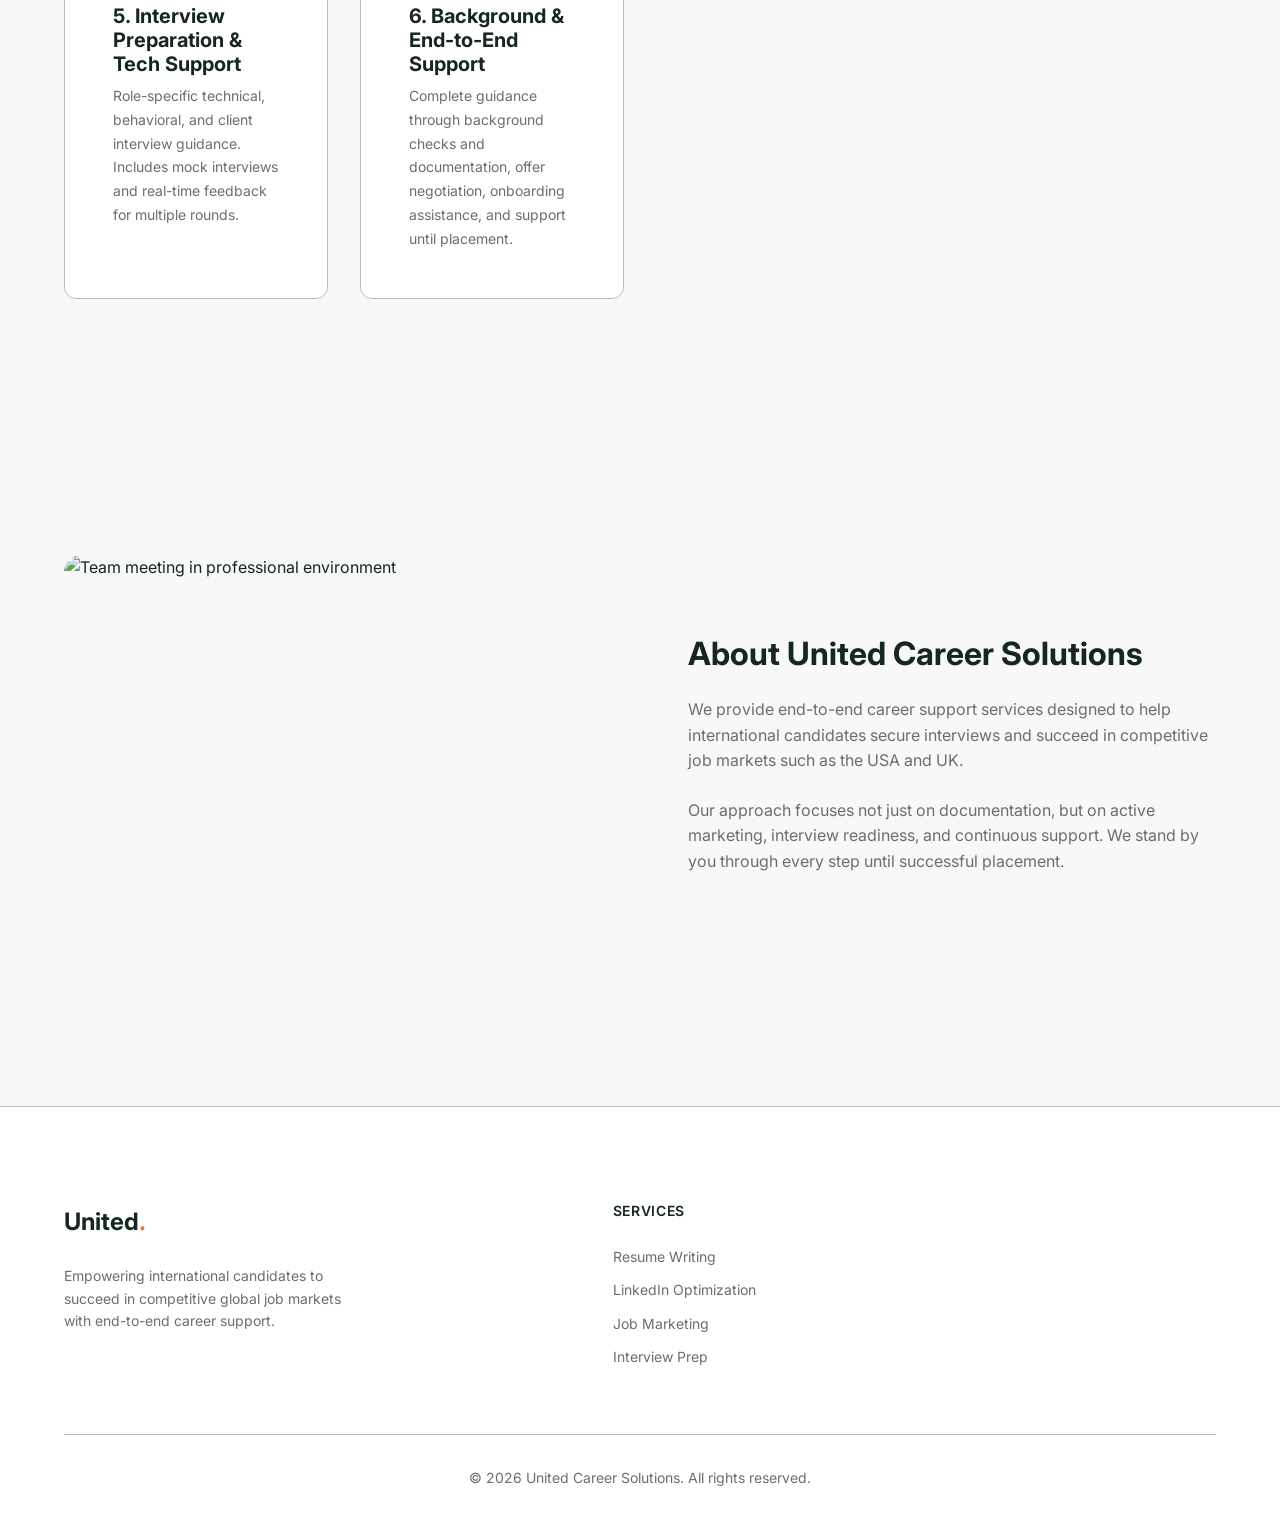
==== commit e3ad9bb2: "Initial commit: Add hiring website files" ====
--- a/index.html
+++ b/index.html
@@ -5,8 +5,8 @@
     <meta charset="UTF-8">
     <meta name="viewport" content="width=device-width, initial-scale=1.0">
     <meta name="description"
-        content="Elevate Talent Partners - Premier hiring solutions connecting exceptional talent with industry-leading companies. Expert recruitment, executive search, and HR consulting.">
-    <title>Elevate Talent Partners | Premier Hiring Solutions</title>
+        content="United Career Solutions - End-to-end career support services designed to help international candidates secure interviews and succeed in competitive job markets such as the USA and UK.">
+    <title>United Career Solutions | Premier Hiring Solutions</title>
     <link rel="preconnect" href="https://fonts.googleapis.com">
     <link rel="preconnect" href="https://fonts.gstatic.com" crossorigin>
     <link href="https://fonts.googleapis.com/css2?family=Inter:wght@400;500;600;700&display=swap" rel="stylesheet">
@@ -18,13 +18,11 @@
     <header class="header">
         <div class="container">
             <nav class="navbar">
-                <a href="#" class="logo">Elevate<span class="logo_accent">.</span></a>
+                <a href="#" class="logo">United<span class="logo_accent">.</span></a>
                 <ul class="nav_links">
                     <li><a href="#home" class="nav_link active">Home</a></li>
                     <li><a href="#services" class="nav_link">Services</a></li>
-                    <li><a href="#industries" class="nav_link">Industries</a></li>
                     <li><a href="#about" class="nav_link">About</a></li>
-                    <li><a href="#contact" class="nav_link nav_link_cta">Contact</a></li>
                 </ul>
                 <button class="mobile_menu_toggle" aria-label="Toggle menu">
                     <span class="hamburger_line"></span>
@@ -40,13 +38,13 @@
         <div class="container">
             <div class="hero_content">
                 <div class="hero_text">
-                    <h1 class="hero_headline">Find the Talent That <span class="text_accent">Transforms</span> Your
-                        Business</h1>
-                    <p class="hero_subtext">We connect exceptional professionals with forward-thinking companies. Our
-                        expert recruiters understand your industry and deliver candidates who drive real results.</p>
+                    <h1 class="hero_headline">End-to-End Career Support for <span class="text_accent">Global</span>
+                        Success</h1>
+                    <p class="hero_subtext">We provide comprehensive services to help international candidates secure
+                        interviews and succeed in competitive US and UK job markets. From documentation to active
+                        marketing and interview readiness.</p>
                     <div class="hero_cta_group">
-                        <a href="#contact" class="btn btn_primary">Hire Talent</a>
-                        <a href="#services" class="btn btn_secondary">Our Services</a>
+                        <a href="#services" class="btn btn_primary">Our Services</a>
                     </div>
                 </div>
                 <div class="hero_image">
@@ -57,156 +55,101 @@
         </div>
     </section>
 
-    <!-- Trust Indicators -->
-    <section class="trust_bar">
-        <div class="container">
-            <div class="trust_stats scroll_reveal scroll_reveal_stagger">
-                <div class="trust_stat">
-                    <span class="stat_number">500+</span>
-                    <span class="stat_label">Placements Yearly</span>
-                </div>
-                <div class="trust_stat">
-                    <span class="stat_number">98%</span>
-                    <span class="stat_label">Client Retention</span>
-                </div>
-                <div class="trust_stat">
-                    <span class="stat_number">15+</span>
-                    <span class="stat_label">Years Experience</span>
-                </div>
-                <div class="trust_stat">
-                    <span class="stat_number">200+</span>
-                    <span class="stat_label">Partner Companies</span>
-                </div>
-            </div>
-        </div>
-    </section>
 
     <!-- Services Section -->
     <section id="services" class="services">
         <div class="container">
             <div class="section_header scroll_reveal">
                 <h2 class="section_title">Our Services</h2>
-                <p class="section_subtitle">Comprehensive recruitment solutions tailored to your unique needs</p>
+                <p class="section_subtitle">Comprehensive career support tailored to help you secure your target role
+                </p>
             </div>
             <div class="services_grid scroll_reveal scroll_reveal_stagger">
                 <article class="service_card">
                     <div class="service_icon">
                         <svg xmlns="http://www.w3.org/2000/svg" width="32" height="32" viewBox="0 0 24 24" fill="none"
                             stroke="currentColor" stroke-width="2" stroke-linecap="round" stroke-linejoin="round">
-                            <path d="M16 21v-2a4 4 0 0 0-4-4H6a4 4 0 0 0-4 4v2" />
-                            <circle cx="9" cy="7" r="4" />
-                            <path d="M22 21v-2a4 4 0 0 0-3-3.87" />
-                            <path d="M16 3.13a4 4 0 0 1 0 7.75" />
-                        </svg>
-                    </div>
-                    <h3 class="service_title">Talent Acquisition</h3>
-                    <p class="service_description">End-to-end recruitment solutions from sourcing to onboarding. We find
-                        candidates who match your culture and exceed expectations.</p>
-                </article>
-                <article class="service_card">
-                    <div class="service_icon">
-                        <svg xmlns="http://www.w3.org/2000/svg" width="32" height="32" viewBox="0 0 24 24" fill="none"
-                            stroke="currentColor" stroke-width="2" stroke-linecap="round" stroke-linejoin="round">
-                            <path d="M12 20h9" />
-                            <path d="M16.5 3.5a2.12 2.12 0 0 1 3 3L7 19l-4 1 1-4Z" />
-                            <path d="m15 5 3 3" />
-                        </svg>
-                    </div>
-                    <h3 class="service_title">Executive Search</h3>
-                    <p class="service_description">Confidential, targeted search for C-suite and senior leadership
-                        positions. We identify leaders who shape the future of organizations.</p>
-                </article>
-                <article class="service_card">
-                    <div class="service_icon">
-                        <svg xmlns="http://www.w3.org/2000/svg" width="32" height="32" viewBox="0 0 24 24" fill="none"
-                            stroke="currentColor" stroke-width="2" stroke-linecap="round" stroke-linejoin="round">
-                            <rect width="18" height="18" x="3" y="4" rx="2" ry="2" />
-                            <line x1="16" x2="16" y1="2" y2="6" />
-                            <line x1="8" x2="8" y1="2" y2="6" />
-                            <line x1="3" x2="21" y1="10" y2="10" />
-                        </svg>
-                    </div>
-                    <h3 class="service_title">Contract Staffing</h3>
-                    <p class="service_description">Flexible workforce solutions for project-based needs. Scale your team
-                        up or down with qualified professionals on demand.</p>
-                </article>
-                <article class="service_card">
-                    <div class="service_icon">
-                        <svg xmlns="http://www.w3.org/2000/svg" width="32" height="32" viewBox="0 0 24 24" fill="none"
-                            stroke="currentColor" stroke-width="2" stroke-linecap="round" stroke-linejoin="round">
-                            <path d="M2 3h6a4 4 0 0 1 4 4v14a3 3 0 0 0-3-3H2z" />
-                            <path d="M22 3h-6a4 4 0 0 0-4 4v14a3 3 0 0 1 3-3h7z" />
-                        </svg>
-                    </div>
-                    <h3 class="service_title">HR Consulting</h3>
-                    <p class="service_description">Strategic HR advisory services to optimize your people operations.
-                        From policy design to performance management frameworks.</p>
+                            <path d="M14 2H6a2 2 0 0 0-2 2v16a2 2 0 0 0 2 2h12a2 2 0 0 0 2-2V8z"></path>
+                            <polyline points="14 2 14 8 20 8"></polyline>
+                            <line x1="16" y1="13" x2="8" y2="13"></line>
+                            <line x1="16" y1="17" x2="8" y2="17"></line>
+                            <polyline points="10 9 9 9 8 9"></polyline>
+                        </svg>
+                    </div>
+                    <h3 class="service_title">1. Professional Resume Writing</h3>
+                    <p class="service_description">ATS-optimized, role-specific formatting customized for full-time,
+                        contract (W2), and consulting roles designed to increase shortlisting.</p>
+                </article>
+                <article class="service_card">
+                    <div class="service_icon">
+                        <svg xmlns="http://www.w3.org/2000/svg" width="32" height="32" viewBox="0 0 24 24" fill="none"
+                            stroke="currentColor" stroke-width="2" stroke-linecap="round" stroke-linejoin="round">
+                            <path d="M16 8a6 6 0 0 1 6 6v7h-4v-7a2 2 0 0 0-2-2 2 2 0 0 0-2 2v7h-4v-7a6 6 0 0 1 6-6z">
+                            </path>
+                            <rect x="2" y="9" width="4" height="12"></rect>
+                            <circle cx="4" cy="4" r="2"></circle>
+                        </svg>
+                    </div>
+                    <h3 class="service_title">2. LinkedIn Profile Optimization</h3>
+                    <p class="service_description">End-to-end makeover with recruiter-friendly visibility setup, keyword
+                        optimization for headlines, and profile positioning aligned with target roles.</p>
+                </article>
+                <article class="service_card">
+                    <div class="service_icon">
+                        <svg xmlns="http://www.w3.org/2000/svg" width="32" height="32" viewBox="0 0 24 24" fill="none"
+                            stroke="currentColor" stroke-width="2" stroke-linecap="round" stroke-linejoin="round">
+                            <path d="M4 4h16c1.1 0 2 .9 2 2v12c0 1.1-.9 2-2 2H4c-1.1 0-2-.9-2-2V6c0-1.1.9-2 2-2z">
+                            </path>
+                            <polyline points="22,6 12,13 2,6"></polyline>
+                        </svg>
+                    </div>
+                    <h3 class="service_title">3. Email & Communication Support</h3>
+                    <p class="service_description">Dedicated professional email setup, managing recruiter & client
+                        communications. Timely follow-ups aligned with US/UK hiring etiquette.</p>
+                </article>
+                <article class="service_card">
+                    <div class="service_icon">
+                        <svg xmlns="http://www.w3.org/2000/svg" width="32" height="32" viewBox="0 0 24 24" fill="none"
+                            stroke="currentColor" stroke-width="2" stroke-linecap="round" stroke-linejoin="round">
+                            <path
+                                d="M21 16V8a2 2 0 0 0-1-1.73l-7-4a2 2 0 0 0-2 0l-7 4A2 2 0 0 0 3 8v8a2 2 0 0 0 1 1.73l7 4a2 2 0 0 0 2 0l7-4A2 2 0 0 0 21 16z">
+                            </path>
+                            <polyline points="3.27 6.96 12 12.01 20.73 6.96"></polyline>
+                            <line x1="12" y1="22.08" x2="12" y2="12"></line>
+                        </svg>
+                    </div>
+                    <h3 class="service_title">4. Job Marketing & Interview Scheduling</h3>
+                    <p class="service_description">Active job marketing to recruiters and hiring partners, daily/weekly
+                        submissions across multiple portals ensuring continuous interview generation.</p>
+                </article>
+                <article class="service_card">
+                    <div class="service_icon">
+                        <svg xmlns="http://www.w3.org/2000/svg" width="32" height="32" viewBox="0 0 24 24" fill="none"
+                            stroke="currentColor" stroke-width="2" stroke-linecap="round" stroke-linejoin="round">
+                            <polygon
+                                points="12 2 15.09 8.26 22 9.27 17 14.14 18.18 21.02 12 17.77 5.82 21.02 7 14.14 2 9.27 8.91 8.26 12 2">
+                            </polygon>
+                        </svg>
+                    </div>
+                    <h3 class="service_title">5. Interview Preparation & Tech Support</h3>
+                    <p class="service_description">Role-specific technical, behavioral, and client interview guidance.
+                        Includes mock interviews and real-time feedback for multiple rounds.</p>
+                </article>
+                <article class="service_card">
+                    <div class="service_icon">
+                        <svg xmlns="http://www.w3.org/2000/svg" width="32" height="32" viewBox="0 0 24 24" fill="none"
+                            stroke="currentColor" stroke-width="2" stroke-linecap="round" stroke-linejoin="round">
+                            <path d="M12 22s8-4 8-10V5l-8-3-8 3v7c0 6 8 10 8 10z"></path>
+                        </svg>
+                    </div>
+                    <h3 class="service_title">6. Background & End-to-End Support</h3>
+                    <p class="service_description">Complete guidance through background checks and documentation, offer
+                        negotiation, onboarding assistance, and support until placement.</p>
                 </article>
             </div>
         </div>
     </section>
 
-    <!-- Industries Section -->
-    <section id="industries" class="industries">
-        <div class="container">
-            <div class="section_header scroll_reveal">
-                <h2 class="section_title">Industries We Serve</h2>
-                <p class="section_subtitle">Deep expertise across sectors that power the modern economy</p>
-            </div>
-            <div class="industries_grid scroll_reveal scroll_reveal_stagger">
-                <div class="industry_card">
-                    <div class="industry_icon">
-                        <svg xmlns="http://www.w3.org/2000/svg" width="28" height="28" viewBox="0 0 24 24" fill="none"
-                            stroke="currentColor" stroke-width="2" stroke-linecap="round" stroke-linejoin="round">
-                            <rect x="2" y="3" width="20" height="14" rx="2" ry="2" />
-                            <line x1="8" y1="21" x2="16" y2="21" />
-                            <line x1="12" y1="17" x2="12" y2="21" />
-                        </svg>
-                    </div>
-                    <span class="industry_name">Technology</span>
-                </div>
-                <div class="industry_card">
-                    <div class="industry_icon">
-                        <svg xmlns="http://www.w3.org/2000/svg" width="28" height="28" viewBox="0 0 24 24" fill="none"
-                            stroke="currentColor" stroke-width="2" stroke-linecap="round" stroke-linejoin="round">
-                            <path d="M22 12h-4l-3 9L9 3l-3 9H2" />
-                        </svg>
-                    </div>
-                    <span class="industry_name">Healthcare</span>
-                </div>
-                <div class="industry_card">
-                    <div class="industry_icon">
-                        <svg xmlns="http://www.w3.org/2000/svg" width="28" height="28" viewBox="0 0 24 24" fill="none"
-                            stroke="currentColor" stroke-width="2" stroke-linecap="round" stroke-linejoin="round">
-                            <line x1="12" y1="1" x2="12" y2="23" />
-                            <path d="M17 5H9.5a3.5 3.5 0 0 0 0 7h5a3.5 3.5 0 0 1 0 7H6" />
-                        </svg>
-                    </div>
-                    <span class="industry_name">Finance</span>
-                </div>
-                <div class="industry_card">
-                    <div class="industry_icon">
-                        <svg xmlns="http://www.w3.org/2000/svg" width="28" height="28" viewBox="0 0 24 24" fill="none"
-                            stroke="currentColor" stroke-width="2" stroke-linecap="round" stroke-linejoin="round">
-                            <path
-                                d="M2 20a2 2 0 0 0 2 2h16a2 2 0 0 0 2-2V8l-7 5V8l-7 5V4a2 2 0 0 0-2-2H4a2 2 0 0 0-2 2Z" />
-                        </svg>
-                    </div>
-                    <span class="industry_name">Manufacturing</span>
-                </div>
-                <div class="industry_card">
-                    <div class="industry_icon">
-                        <svg xmlns="http://www.w3.org/2000/svg" width="28" height="28" viewBox="0 0 24 24" fill="none"
-                            stroke="currentColor" stroke-width="2" stroke-linecap="round" stroke-linejoin="round">
-                            <path
-                                d="M9.937 15.5A2 2 0 0 0 8.5 14.063l-6.135-1.582a.5.5 0 0 1 0-.962L8.5 9.936A2 2 0 0 0 9.937 8.5l1.582-6.135a.5.5 0 0 1 .963 0L14.063 8.5A2 2 0 0 0 15.5 9.937l6.135 1.581a.5.5 0 0 1 0 .964L15.5 14.063a2 2 0 0 0-1.437 1.437l-1.582 6.135a.5.5 0 0 1-.963 0z" />
-                        </svg>
-                    </div>
-                    <span class="industry_name">Startups</span>
-                </div>
-            </div>
-        </div>
-    </section>
 
     <!-- About Section -->
     <section id="about" class="about">
@@ -217,93 +160,42 @@
                         alt="Team meeting in professional environment" loading="lazy">
                 </div>
                 <div class="about_text">
-                    <h2 class="section_title">About Elevate</h2>
-                    <p class="about_description">For over 15 years, Elevate Talent Partners has been the bridge between
-                        exceptional professionals and visionary companies. Our approach combines deep industry knowledge
-                        with a genuine understanding of what makes teams thrive.</p>
-                    <p class="about_description">We don't just fill positions—we build partnerships. Our team of
-                        experienced recruiters takes the time to understand your culture, goals, and challenges. The
-                        result? Placements that stick, with a 98% client retention rate that speaks to our commitment to
-                        quality.</p>
-                    <ul class="about_features">
-                        <li class="about_feature">
-                            <span class="feature_check">✓</span>
-                            Personalized recruitment strategies
-                        </li>
-                        <li class="about_feature">
-                            <span class="feature_check">✓</span>
-                            Industry-specialized recruiters
-                        </li>
-                        <li class="about_feature">
-                            <span class="feature_check">✓</span>
-                            Rigorous candidate vetting
-                        </li>
-                        <li class="about_feature">
-                            <span class="feature_check">✓</span>
-                            90-day placement guarantee
-                        </li>
-                    </ul>
+                    <h2 class="section_title">About United Career Solutions</h2>
+                    <p class="about_description">We provide end-to-end career support services designed to help
+                        international candidates secure interviews and succeed in competitive job markets such as the
+                        USA and UK.</p>
+                    <p class="about_description">Our approach focuses not just on documentation, but on active
+                        marketing, interview readiness, and continuous support. We stand by you through every step until
+                        successful placement.</p>
                 </div>
             </div>
         </div>
     </section>
 
-    <!-- Call to Action Section -->
-    <section id="contact" class="cta_section">
-        <div class="container">
-            <div class="cta_content scroll_reveal">
-                <h2 class="cta_title">Ready to Build Your Dream Team?</h2>
-                <p class="cta_subtitle">Let's discuss how we can help you find the talent that drives your business
-                    forward. Schedule a free consultation today.</p>
-                <div class="cta_buttons">
-                    <a href="mailto:contact@elevatepartners.com" class="btn btn_primary btn_large">Book a
-                        Consultation</a>
-                    <a href="tel:+1234567890" class="btn btn_outline btn_large">Call Us Now</a>
-                </div>
-            </div>
-        </div>
-    </section>
 
     <!-- Footer -->
     <footer class="footer">
         <div class="container">
             <div class="footer_content">
                 <div class="footer_brand">
-                    <a href="#" class="logo">Elevate<span class="logo_accent">.</span></a>
-                    <p class="footer_description">Connecting exceptional talent with visionary companies since 2010.
-                        Your trusted partner in building high-performing teams.</p>
+                    <a href="#" class="logo">United<span class="logo_accent">.</span></a>
+                    <p class="footer_description">Empowering international candidates to succeed in competitive global
+                        job markets with end-to-end career support.</p>
                 </div>
                 <div class="footer_links">
                     <div class="footer_column">
                         <h4 class="footer_heading">Services</h4>
                         <ul class="footer_list">
-                            <li><a href="#services">Talent Acquisition</a></li>
-                            <li><a href="#services">Executive Search</a></li>
-                            <li><a href="#services">Contract Staffing</a></li>
-                            <li><a href="#services">HR Consulting</a></li>
+                            <li><a href="#services">Resume Writing</a></li>
+                            <li><a href="#services">LinkedIn Optimization</a></li>
+                            <li><a href="#services">Job Marketing</a></li>
+                            <li><a href="#services">Interview Prep</a></li>
                         </ul>
                     </div>
-                    <div class="footer_column">
-                        <h4 class="footer_heading">Company</h4>
-                        <ul class="footer_list">
-                            <li><a href="#about">About Us</a></li>
-                            <li><a href="#industries">Industries</a></li>
-                            <li><a href="#contact">Contact</a></li>
-                            <li><a href="#">Careers</a></li>
-                        </ul>
-                    </div>
-                    <div class="footer_column">
-                        <h4 class="footer_heading">Connect</h4>
-                        <ul class="footer_list">
-                            <li><a href="mailto:contact@elevatepartners.com">contact@elevatepartners.com</a></li>
-                            <li><a href="tel:+1234567890">+1 (234) 567-890</a></li>
-                            <li><a href="#">LinkedIn</a></li>
-                        </ul>
-                    </div>
                 </div>
             </div>
             <div class="footer_bottom">
-                <p class="copyright">© 2026 Elevate Talent Partners. All rights reserved.</p>
+                <p class="copyright">© 2026 United Career Solutions. All rights reserved.</p>
             </div>
         </div>
     </footer>
--- a/styles.css
+++ b/styles.css
@@ -50,12 +50,16 @@
     --transition_fast: 150ms ease;
     --transition_base: 250ms ease;
 
-    /* Animation Tokens */
-    --animation_duration_fast: 200ms;
-    --animation_duration_base: 300ms;
-    --animation_duration_slow: 400ms;
+    /* Animation Tokens - Enhanced for motion-loving professionals */
+    --animation_duration_fast: 250ms;
+    --animation_duration_base: 400ms;
+    --animation_duration_slow: 550ms;
+    --animation_duration_reveal: 600ms;
     --animation_easing: cubic-bezier(0.16, 1, 0.3, 1);
-    --animation_reveal_distance: 12px;
+    --animation_easing_smooth: cubic-bezier(0.22, 1, 0.36, 1);
+    --animation_reveal_distance: 20px;
+    --animation_hover_lift: -6px;
+    --animation_card_lift: -8px;
 }
 
 /* --------------------------------------------
@@ -630,7 +634,7 @@
     }
 
     .services_grid {
-        grid-template-columns: repeat(2, 1fr);
+        grid-template-columns: repeat(3, 1fr);
     }
 
     .industries_grid {
@@ -652,6 +656,8 @@
 
     .mobile_menu_toggle {
         display: flex;
+        z-index: 1001;
+        position: relative;
     }
 
     .nav_links {
@@ -659,17 +665,27 @@
         top: 72px;
         left: 0;
         right: 0;
-        bottom: 0;
+        height: calc(100vh - 72px);
+        height: calc(100dvh - 72px);
         flex-direction: column;
         background-color: var(--color_bg_primary);
         padding: var(--space_2xl);
         gap: var(--space_lg);
         transform: translateX(100%);
         transition: transform var(--transition_base);
+        z-index: 1000;
+        overflow-y: auto;
     }
 
     .nav_links.nav_open {
         transform: translateX(0);
+    }
+
+    /* Override page-load animations on mobile to ensure nav links are visible */
+    .nav_links li {
+        opacity: 1;
+        animation: none;
+        transform: none;
     }
 
     .nav_link_cta {
@@ -775,7 +791,7 @@
    Keyframe Animations
    -------------------------------------------- */
 
-/* Fade in with upward movement */
+/* Fade in with upward movement - Enhanced */
 @keyframes fade_in_up {
     from {
         opacity: 0;
@@ -788,6 +804,19 @@
     }
 }
 
+/* Fade in with scale - Premium entrance */
+@keyframes fade_in_scale {
+    from {
+        opacity: 0;
+        transform: scale(0.96) translateY(10px);
+    }
+
+    to {
+        opacity: 1;
+        transform: scale(1) translateY(0);
+    }
+}
+
 /* Simple fade in */
 @keyframes fade_in {
     from {
@@ -799,35 +828,112 @@
     }
 }
 
-/* --------------------------------------------
-   Hero Entry Animations (Page Load)
+/* Slide in from right - for nav elements */
+@keyframes slide_in_right {
+    from {
+        opacity: 0;
+        transform: translateX(20px);
+    }
+
+    to {
+        opacity: 1;
+        transform: translateX(0);
+    }
+}
+
+/* Navbar entrance - subtle drop in */
+@keyframes navbar_entrance {
+    from {
+        opacity: 0;
+        transform: translateY(-10px);
+    }
+
+    to {
+        opacity: 1;
+        transform: none;
+    }
+}
+
+/* --------------------------------------------
+   Header / Navbar Entrance Animation
+   -------------------------------------------- */
+.header {
+    animation: navbar_entrance var(--animation_duration_slow) var(--animation_easing_smooth) forwards;
+}
+
+.navbar .logo {
+    opacity: 0;
+    animation: fade_in_scale var(--animation_duration_slow) var(--animation_easing_smooth) forwards;
+    animation-delay: 50ms;
+}
+
+.nav_links li {
+    opacity: 0;
+    animation: slide_in_right var(--animation_duration_base) var(--animation_easing) forwards;
+}
+
+.nav_links li:nth-child(1) {
+    animation-delay: 100ms;
+}
+
+.nav_links li:nth-child(2) {
+    animation-delay: 150ms;
+}
+
+.nav_links li:nth-child(3) {
+    animation-delay: 200ms;
+}
+
+.nav_links li:nth-child(4) {
+    animation-delay: 250ms;
+}
+
+.nav_links li:nth-child(5) {
+    animation-delay: 300ms;
+}
+
+/* --------------------------------------------
+   Hero Entry Animations (Page Load) - Enhanced
    -------------------------------------------- */
 .hero_headline {
     opacity: 0;
-    animation: fade_in_up var(--animation_duration_slow) var(--animation_easing) forwards;
-    animation-delay: 100ms;
+    animation: fade_in_up var(--animation_duration_reveal) var(--animation_easing_smooth) forwards;
+    animation-delay: 200ms;
 }
 
 .hero_subtext {
     opacity: 0;
-    animation: fade_in_up var(--animation_duration_slow) var(--animation_easing) forwards;
-    animation-delay: 200ms;
+    animation: fade_in_up var(--animation_duration_slow) var(--animation_easing_smooth) forwards;
+    animation-delay: 350ms;
 }
 
 .hero_cta_group {
     opacity: 0;
-    animation: fade_in_up var(--animation_duration_slow) var(--animation_easing) forwards;
-    animation-delay: 300ms;
+    animation: fade_in_up var(--animation_duration_slow) var(--animation_easing_smooth) forwards;
+    animation-delay: 500ms;
+}
+
+.hero_cta_group .btn {
+    opacity: 0;
+    animation: fade_in_scale var(--animation_duration_base) var(--animation_easing) forwards;
+}
+
+.hero_cta_group .btn:nth-child(1) {
+    animation-delay: 550ms;
+}
+
+.hero_cta_group .btn:nth-child(2) {
+    animation-delay: 650ms;
 }
 
 .hero_image {
     opacity: 0;
-    animation: fade_in var(--animation_duration_slow) var(--animation_easing) forwards;
-    animation-delay: 150ms;
-}
-
-/* --------------------------------------------
-   Scroll-Based Reveal Animations
+    animation: fade_in_scale var(--animation_duration_reveal) var(--animation_easing_smooth) forwards;
+    animation-delay: 250ms;
+}
+
+/* --------------------------------------------
+   Scroll-Based Reveal Animations - Enhanced
    -------------------------------------------- */
 
 /* Initial hidden state for scroll-reveal elements */
@@ -835,8 +941,8 @@
     opacity: 0;
     transform: translateY(var(--animation_reveal_distance));
     transition:
-        opacity var(--animation_duration_slow) var(--animation_easing),
-        transform var(--animation_duration_slow) var(--animation_easing);
+        opacity var(--animation_duration_reveal) var(--animation_easing_smooth),
+        transform var(--animation_duration_reveal) var(--animation_easing_smooth);
 }
 
 /* Revealed state (triggered by Intersection Observer) */
@@ -845,70 +951,82 @@
     transform: translateY(0);
 }
 
-/* Stagger delays for grid children */
+/* Enhanced stagger delays for grid children - more noticeable choreography */
 .scroll_reveal_stagger>*:nth-child(1) {
     transition-delay: 0ms;
 }
 
 .scroll_reveal_stagger>*:nth-child(2) {
-    transition-delay: 60ms;
+    transition-delay: 80ms;
 }
 
 .scroll_reveal_stagger>*:nth-child(3) {
-    transition-delay: 120ms;
+    transition-delay: 160ms;
 }
 
 .scroll_reveal_stagger>*:nth-child(4) {
-    transition-delay: 180ms;
+    transition-delay: 240ms;
 }
 
 .scroll_reveal_stagger>*:nth-child(5) {
-    transition-delay: 240ms;
-}
-
-/* --------------------------------------------
-   Enhanced Button Interactions
+    transition-delay: 320ms;
+}
+
+/* Section headers get their own reveal styling */
+.section_header.scroll_reveal {
+    transform: translateY(calc(var(--animation_reveal_distance) * 0.8));
+}
+
+/* --------------------------------------------
+   Enhanced Button Interactions - More Alive
    -------------------------------------------- */
 .btn {
     transition:
-        background-color var(--animation_duration_fast) var(--animation_easing),
-        border-color var(--animation_duration_fast) var(--animation_easing),
-        color var(--animation_duration_fast) var(--animation_easing),
-        transform var(--animation_duration_fast) var(--animation_easing),
-        box-shadow var(--animation_duration_fast) var(--animation_easing);
+        background-color var(--animation_duration_base) var(--animation_easing),
+        border-color var(--animation_duration_base) var(--animation_easing),
+        color var(--animation_duration_base) var(--animation_easing),
+        transform var(--animation_duration_base) var(--animation_easing),
+        box-shadow var(--animation_duration_base) var(--animation_easing);
 }
 
 .btn_primary:hover {
+    transform: translateY(var(--animation_hover_lift)) scale(1.02);
+    box-shadow: 0 8px 20px rgba(254, 107, 56, 0.3);
+}
+
+.btn_primary:active {
+    transform: translateY(-2px) scale(1.01);
+    box-shadow: 0 4px 12px rgba(254, 107, 56, 0.2);
+}
+
+.btn_secondary:hover {
+    transform: translateY(var(--animation_hover_lift));
+    box-shadow: 0 6px 16px rgba(22, 39, 33, 0.08);
+}
+
+.btn_secondary:active {
     transform: translateY(-2px);
-    box-shadow: 0 4px 12px rgba(254, 107, 56, 0.25);
-}
-
-.btn_primary:active {
-    transform: translateY(0);
-    box-shadow: none;
-}
-
-.btn_secondary:hover {
-    transform: translateY(-2px);
-}
-
-.btn_secondary:active {
-    transform: translateY(0);
+    box-shadow: 0 2px 8px rgba(22, 39, 33, 0.05);
 }
 
 .btn_outline:hover {
-    transform: translateY(-2px);
-}
-
-/* --------------------------------------------
-   Navigation Link Hover Effects
+    transform: translateY(var(--animation_hover_lift)) scale(1.02);
+    box-shadow: 0 8px 20px rgba(255, 255, 255, 0.15);
+}
+
+.btn_outline:active {
+    transform: translateY(-2px) scale(1.01);
+}
+
+/* --------------------------------------------
+   Navigation Link Hover Effects - Refined
    -------------------------------------------- */
 .nav_link {
     position: relative;
-    transition: color var(--animation_duration_fast) var(--animation_easing);
-}
-
-/* Underline reveal on hover (non-CTA links) */
+    transition: color var(--animation_duration_base) var(--animation_easing);
+}
+
+/* Underline reveal on hover (non-CTA links) - enhanced animation */
 .nav_link:not(.nav_link_cta)::after {
     content: '';
     position: absolute;
@@ -918,143 +1036,226 @@
     height: 2px;
     background-color: var(--color_accent_primary);
     transform: scaleX(0);
-    transform-origin: right;
-    transition: transform var(--animation_duration_base) var(--animation_easing);
+    transform-origin: center;
+    transition: transform var(--animation_duration_slow) var(--animation_easing_smooth);
 }
 
 .nav_link:not(.nav_link_cta):hover::after,
 .nav_link:not(.nav_link_cta).active::after {
     transform: scaleX(1);
-    transform-origin: left;
-}
-
-/* CTA nav button */
+}
+
+/* CTA nav button - enhanced */
 .nav_link_cta {
     transition:
-        background-color var(--animation_duration_fast) var(--animation_easing),
-        transform var(--animation_duration_fast) var(--animation_easing);
+        background-color var(--animation_duration_base) var(--animation_easing),
+        transform var(--animation_duration_base) var(--animation_easing),
+        box-shadow var(--animation_duration_base) var(--animation_easing);
 }
 
 .nav_link_cta:hover {
-    transform: translateY(-1px);
-}
-
-/* --------------------------------------------
-   Service Card Hover Effects
+    transform: translateY(-2px);
+    box-shadow: 0 4px 12px rgba(254, 107, 56, 0.3);
+}
+
+/* --------------------------------------------
+   Service Card Hover Effects - Enhanced Depth
    -------------------------------------------- */
 .service_card {
     transition:
-        border-color var(--animation_duration_base) var(--animation_easing),
-        transform var(--animation_duration_base) var(--animation_easing),
-        box-shadow var(--animation_duration_base) var(--animation_easing);
+        border-color var(--animation_duration_slow) var(--animation_easing_smooth),
+        transform var(--animation_duration_slow) var(--animation_easing_smooth),
+        box-shadow var(--animation_duration_slow) var(--animation_easing_smooth);
 }
 
 .service_card:hover {
-    transform: translateY(-4px);
-    box-shadow: 0 8px 24px rgba(22, 39, 33, 0.06);
+    border-color: var(--color_accent_primary);
+    transform: translateY(var(--animation_card_lift)) scale(1.01);
+    box-shadow:
+        0 12px 28px rgba(22, 39, 33, 0.08),
+        0 4px 8px rgba(22, 39, 33, 0.04);
 }
 
 .service_icon {
     transition:
         background-color var(--animation_duration_base) var(--animation_easing),
         color var(--animation_duration_base) var(--animation_easing),
-        transform var(--animation_duration_base) var(--animation_easing);
+        transform var(--animation_duration_base) var(--animation_easing),
+        box-shadow var(--animation_duration_base) var(--animation_easing);
 }
 
 .service_card:hover .service_icon {
     background-color: var(--color_accent_primary);
     color: var(--color_white);
-    transform: scale(1.05);
-}
-
-/* --------------------------------------------
-   Industry Card Hover Effects
+    transform: scale(1.08);
+    box-shadow: 0 4px 12px rgba(254, 107, 56, 0.3);
+}
+
+/* Service title subtle lift on card hover */
+.service_card:hover .service_title {
+    color: var(--color_accent_secondary);
+}
+
+.service_title {
+    transition: color var(--animation_duration_base) var(--animation_easing);
+}
+
+/* --------------------------------------------
+   Industry Card Hover Effects - Enhanced Depth
    -------------------------------------------- */
 .industry_card {
     transition:
+        transform var(--animation_duration_slow) var(--animation_easing_smooth),
+        box-shadow var(--animation_duration_slow) var(--animation_easing_smooth),
+        background-color var(--animation_duration_slow) var(--animation_easing_smooth);
+}
+
+.industry_card:hover {
+    transform: translateY(var(--animation_hover_lift)) scale(1.02);
+    box-shadow:
+        0 10px 24px rgba(22, 39, 33, 0.08),
+        0 4px 8px rgba(22, 39, 33, 0.04);
+    background-color: var(--color_white);
+}
+
+.industry_icon {
+    transition:
         transform var(--animation_duration_base) var(--animation_easing),
-        box-shadow var(--animation_duration_base) var(--animation_easing);
-}
-
-.industry_card:hover {
-    box-shadow: 0 6px 16px rgba(22, 39, 33, 0.06);
-}
-
-.industry_icon {
-    transition: transform var(--animation_duration_base) var(--animation_easing);
+        color var(--animation_duration_base) var(--animation_easing);
 }
 
 .industry_card:hover .industry_icon {
-    transform: scale(1.1);
-}
-
-/* --------------------------------------------
-   Image Hover Effects
+    transform: scale(1.15);
+    color: var(--color_accent_secondary);
+}
+
+.industry_name {
+    transition: color var(--animation_duration_base) var(--animation_easing);
+}
+
+.industry_card:hover .industry_name {
+    color: var(--color_accent_primary);
+}
+
+/* --------------------------------------------
+   Image Hover Effects - Enhanced
    -------------------------------------------- */
 .hero_image img,
 .about_image img {
-    transition: transform var(--animation_duration_slow) var(--animation_easing);
+    transition: transform var(--animation_duration_slow) var(--animation_easing_smooth);
 }
 
 .hero_image:hover img,
 .about_image:hover img {
-    transform: scale(1.02);
-}
-
-/* --------------------------------------------
-   Trust Stats Hover
+    transform: scale(1.03);
+}
+
+/* About image container for layered effect */
+.about_image {
+    position: relative;
+    overflow: hidden;
+    border-radius: var(--border_radius_xl);
+}
+
+/* --------------------------------------------
+   Trust Stats Hover - Enhanced
    -------------------------------------------- */
 .trust_stat {
-    transition: transform var(--animation_duration_fast) var(--animation_easing);
+    transition:
+        transform var(--animation_duration_base) var(--animation_easing),
+        background-color var(--animation_duration_base) var(--animation_easing);
+    padding: var(--space_md);
+    border-radius: var(--border_radius_md);
+    cursor: default;
 }
 
 .trust_stat:hover {
-    transform: translateY(-2px);
+    transform: translateY(-4px);
+    background-color: rgba(254, 107, 56, 0.04);
 }
 
 .stat_number {
-    transition: color var(--animation_duration_fast) var(--animation_easing);
+    transition:
+        color var(--animation_duration_base) var(--animation_easing),
+        transform var(--animation_duration_base) var(--animation_easing);
+    display: inline-block;
 }
 
 .trust_stat:hover .stat_number {
     color: var(--color_accent_secondary);
-}
-
-/* --------------------------------------------
-   Footer Link Hover Effects
+    transform: scale(1.05);
+}
+
+.stat_label {
+    transition: color var(--animation_duration_base) var(--animation_easing);
+}
+
+.trust_stat:hover .stat_label {
+    color: var(--color_text_primary);
+}
+
+/* --------------------------------------------
+   Footer Link Hover Effects - Enhanced
    -------------------------------------------- */
 .footer_list a {
+    position: relative;
     transition:
-        color var(--animation_duration_fast) var(--animation_easing),
-        transform var(--animation_duration_fast) var(--animation_easing);
+        color var(--animation_duration_base) var(--animation_easing),
+        transform var(--animation_duration_base) var(--animation_easing);
     display: inline-block;
 }
 
+.footer_list a::after {
+    content: '→';
+    opacity: 0;
+    position: absolute;
+    right: -16px;
+    transition:
+        opacity var(--animation_duration_base) var(--animation_easing),
+        transform var(--animation_duration_base) var(--animation_easing);
+    transform: translateX(-4px);
+}
+
 .footer_list a:hover {
-    transform: translateX(2px);
-}
-
-/* --------------------------------------------
-   About Feature Hover
+    transform: translateX(4px);
+    color: var(--color_accent_primary);
+}
+
+.footer_list a:hover::after {
+    opacity: 1;
+    transform: translateX(0);
+}
+
+/* --------------------------------------------
+   About Feature Hover - Enhanced
    -------------------------------------------- */
 .about_feature {
-    transition: transform var(--animation_duration_fast) var(--animation_easing);
+    transition:
+        transform var(--animation_duration_base) var(--animation_easing),
+        background-color var(--animation_duration_base) var(--animation_easing);
+    padding: var(--space_sm) var(--space_md);
+    margin: 0 calc(var(--space_md) * -1);
+    border-radius: var(--border_radius_md);
 }
 
 .about_feature:hover {
-    transform: translateX(4px);
+    transform: translateX(6px);
+    background-color: rgba(254, 107, 56, 0.04);
 }
 
 .feature_check {
-    transition: transform var(--animation_duration_fast) var(--animation_easing);
+    transition:
+        transform var(--animation_duration_base) var(--animation_easing),
+        color var(--animation_duration_base) var(--animation_easing);
 }
 
 .about_feature:hover .feature_check {
-    transform: scale(1.2);
+    transform: scale(1.3);
+    color: var(--color_accent_secondary);
 }
 
 /* ============================================
-   ACCESSIBILITY: Reduced Motion
+   ACCESSIBILITY: Reduced Motion - Enhanced
    Respects user preference for reduced motion
    ============================================ */
 @media (prefers-reduced-motion: reduce) {
@@ -1068,14 +1269,27 @@
         scroll-behavior: auto !important;
     }
 
+    /* Header and nav */
+    .header,
+    .navbar .logo,
+    .nav_links li {
+        opacity: 1;
+        animation: none;
+        transform: none;
+    }
+
+    /* Hero elements */
     .hero_headline,
     .hero_subtext,
     .hero_cta_group,
+    .hero_cta_group .btn,
     .hero_image {
         opacity: 1;
         animation: none;
-    }
-
+        transform: none;
+    }
+
+    /* Scroll reveals */
     .scroll_reveal {
         opacity: 1;
         transform: none;
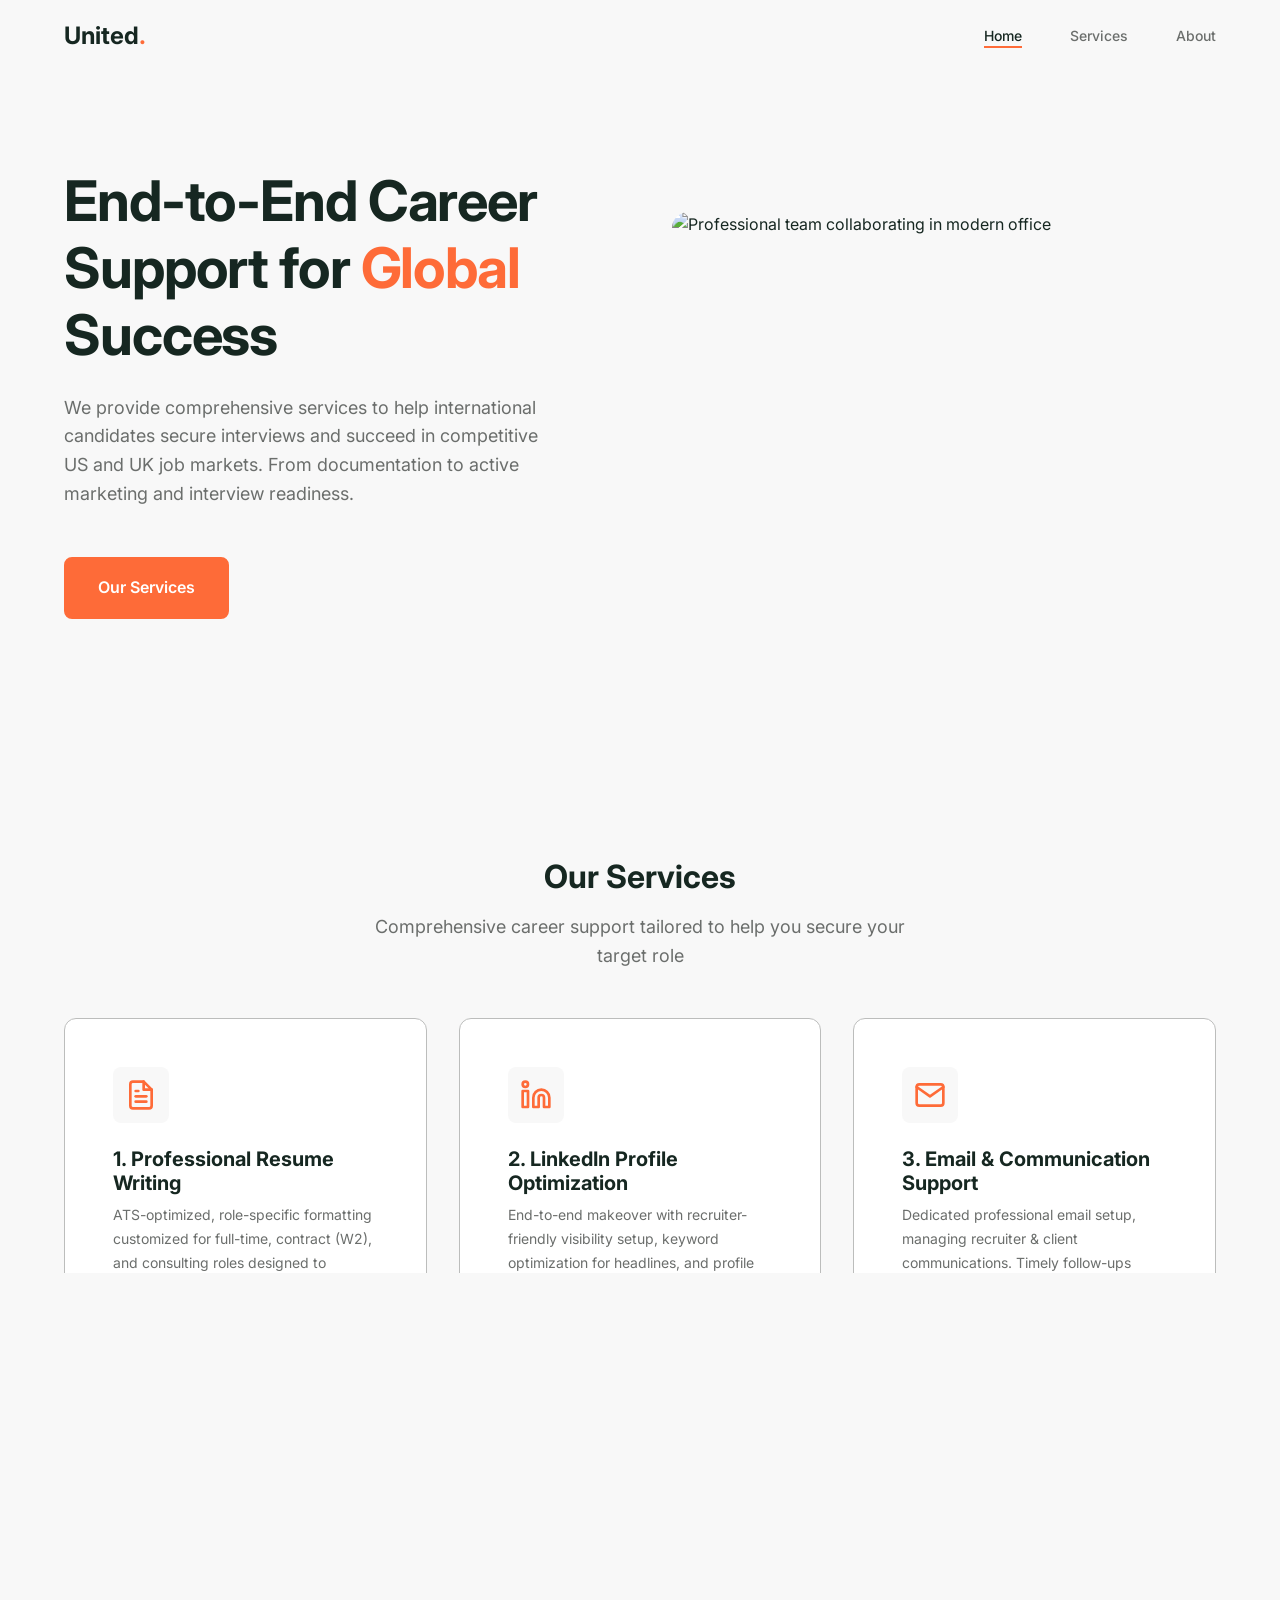
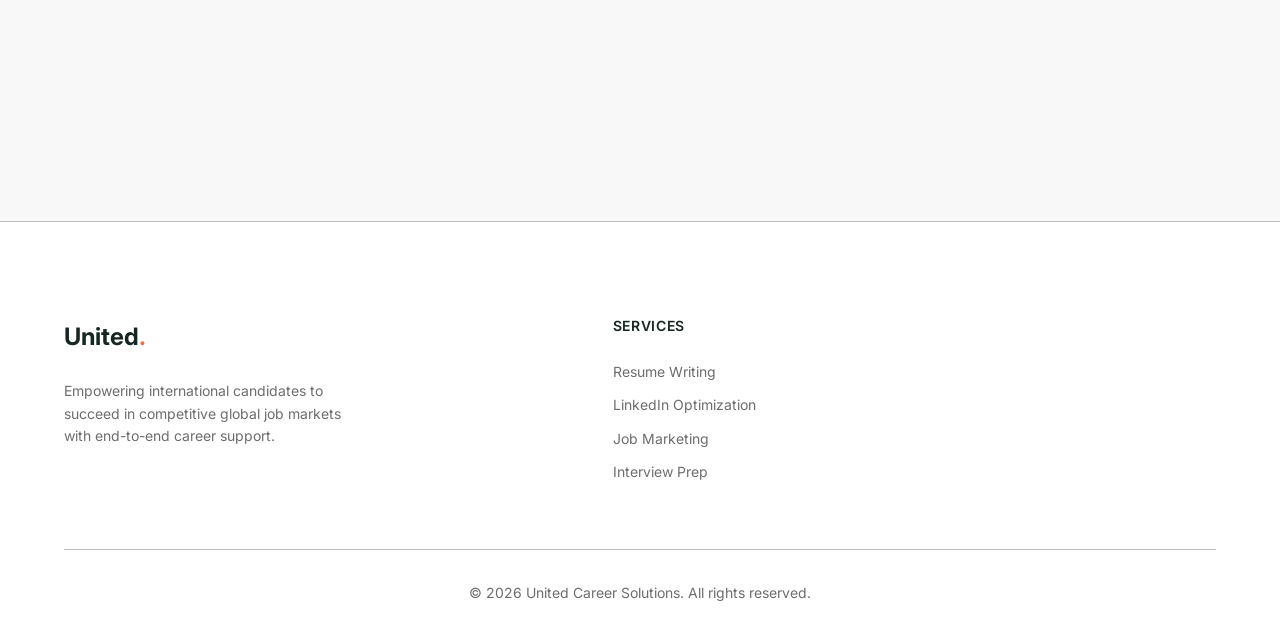
==== commit 5aef1346: "Add Testimonials section" ====
--- a/index.html
+++ b/index.html
@@ -151,6 +151,86 @@
     </section>
 
 
+    <!-- Testimonials Section -->
+    <section id="testimonials" class="testimonials">
+        <div class="container">
+            <div class="section_header scroll_reveal">
+                <h2 class="section_title">Success Stories</h2>
+                <p class="section_subtitle">Hear from candidates who have successfully secured roles in top global
+                    markets
+                </p>
+            </div>
+            <div class="testimonials_grid scroll_reveal scroll_reveal_stagger">
+                <article class="testimonial_card">
+                    <div class="testimonial_content">
+                        <div class="quote_icon">
+                            <svg xmlns="http://www.w3.org/2000/svg" width="32" height="32" viewBox="0 0 24 24"
+                                fill="currentColor" stroke="none">
+                                <path
+                                    d="M14.017 21v-7.391c0-5.704 3.731-9.57 8.983-10.609l.995 2.151c-2.432.917-3.995 3.638-3.995 5.849h4v10h-9.983zm-14.017 0v-7.391c0-5.704 3.748-9.57 9-10.609l.996 2.151c-2.433.917-3.996 3.638-3.996 5.849h3.983v10h-9.983z" />
+                            </svg>
+                        </div>
+                        <p class="testimonial_text">"The resume and LinkedIn overhaul was a game-changer. Within weeks,
+                            I noticed a 4x increase in recruiter outreach. The team's deep understanding of the tech
+                            market made all the difference in landing my senior role."</p>
+                    </div>
+                    <div class="testimonial_author">
+                        <img src="https://images.unsplash.com/photo-1573496359142-b8d87734a5a2?w=100&h=100&fit=crop&q=80"
+                            alt="Sarah J." class="author_image" loading="lazy">
+                        <div class="author_details">
+                            <h4 class="author_name">Sarah J.</h4>
+                            <span class="author_role">Software Engineering Manager, NY</span>
+                        </div>
+                    </div>
+                </article>
+                <article class="testimonial_card">
+                    <div class="testimonial_content">
+                        <div class="quote_icon">
+                            <svg xmlns="http://www.w3.org/2000/svg" width="32" height="32" viewBox="0 0 24 24"
+                                fill="currentColor" stroke="none">
+                                <path
+                                    d="M14.017 21v-7.391c0-5.704 3.731-9.57 8.983-10.609l.995 2.151c-2.432.917-3.995 3.638-3.995 5.849h4v10h-9.983zm-14.017 0v-7.391c0-5.704 3.748-9.57 9-10.609l.996 2.151c-2.433.917-3.996 3.638-3.996 5.849h3.983v10h-9.983z" />
+                            </svg>
+                        </div>
+                        <p class="testimonial_text">"I struggled with navigating the UK hiring process as an
+                            international candidate. United Career Solutions provided exceptional end-to-end support,
+                            right from optimizing my profile to mock interviews."</p>
+                    </div>
+                    <div class="testimonial_author">
+                        <img src="https://images.unsplash.com/photo-1506794778202-cad84cf45f1d?w=100&h=100&fit=crop&q=80"
+                            alt="Rahul M." class="author_image" loading="lazy">
+                        <div class="author_details">
+                            <h4 class="author_name">Rahul M.</h4>
+                            <span class="author_role">Data Scientist, London</span>
+                        </div>
+                    </div>
+                </article>
+                <article class="testimonial_card">
+                    <div class="testimonial_content">
+                        <div class="quote_icon">
+                            <svg xmlns="http://www.w3.org/2000/svg" width="32" height="32" viewBox="0 0 24 24"
+                                fill="currentColor" stroke="none">
+                                <path
+                                    d="M14.017 21v-7.391c0-5.704 3.731-9.57 8.983-10.609l.995 2.151c-2.432.917-3.995 3.638-3.995 5.849h4v10h-9.983zm-14.017 0v-7.391c0-5.704 3.748-9.57 9-10.609l.996 2.151c-2.433.917-3.996 3.638-3.996 5.849h3.983v10h-9.983z" />
+                            </svg>
+                        </div>
+                        <p class="testimonial_text">"The job marketing service essentially put my applications on
+                            autopilot. It took the stress off my shoulders. Thanks to their continuous interview
+                            generation, I successfully secured a consulting role."</p>
+                    </div>
+                    <div class="testimonial_author">
+                        <img src="https://images.unsplash.com/photo-1580489944761-15a19d654956?w=100&h=100&fit=crop&q=80"
+                            alt="Elena V." class="author_image" loading="lazy">
+                        <div class="author_details">
+                            <h4 class="author_name">Elena V.</h4>
+                            <span class="author_role">Product Designer, Austin</span>
+                        </div>
+                    </div>
+                </article>
+            </div>
+        </div>
+    </section>
+
     <!-- About Section -->
     <section id="about" class="about">
         <div class="container">
--- a/styles.css
+++ b/styles.css
@@ -391,7 +391,7 @@
 
 .services_grid {
     display: grid;
-    grid-template-columns: repeat(4, 1fr);
+    grid-template-columns: repeat(3, 1fr);
     gap: var(--space_xl);
 }
 
@@ -623,6 +623,87 @@
 }
 
 /* --------------------------------------------
+   Testimonials Section
+   -------------------------------------------- */
+.testimonials {
+    padding: var(--space_5xl) 0;
+    background-color: var(--color_bg_primary);
+    border-top: 1px solid var(--color_border);
+}
+
+.testimonials_grid {
+    display: grid;
+    grid-template-columns: repeat(3, 1fr);
+    gap: var(--space_xl);
+}
+
+.testimonial_card {
+    background-color: var(--color_white);
+    padding: var(--space_2xl);
+    border-radius: var(--border_radius_lg);
+    border: 1px solid var(--color_border);
+    display: flex;
+    flex-direction: column;
+    justify-content: space-between;
+    transition: transform var(--transition_base), box-shadow var(--transition_base), border-color var(--transition_base);
+}
+
+.testimonial_card:hover {
+    border-color: var(--color_accent_primary);
+    transform: translateY(var(--animation_card_lift)) scale(1.01);
+    box-shadow: 0 12px 28px rgba(22, 39, 33, 0.08), 0 4px 8px rgba(22, 39, 33, 0.04);
+}
+
+.testimonial_content {
+    margin-bottom: var(--space_xl);
+}
+
+.quote_icon {
+    color: var(--color_accent_primary);
+    margin-bottom: var(--space_md);
+    opacity: 0.8;
+}
+
+.testimonial_text {
+    font-size: var(--font_size_base);
+    color: var(--color_text_primary);
+    line-height: 1.7;
+    font-style: italic;
+}
+
+.testimonial_author {
+    display: flex;
+    align-items: center;
+    gap: var(--space_md);
+    border-top: 1px solid var(--color_border);
+    padding-top: var(--space_lg);
+}
+
+.author_image {
+    width: 48px;
+    height: 48px;
+    border-radius: 50%;
+    object-fit: cover;
+    border: 2px solid var(--color_accent_primary);
+}
+
+.author_details {
+    display: flex;
+    flex-direction: column;
+}
+
+.author_name {
+    font-size: var(--font_size_sm);
+    font-weight: 700;
+    margin-bottom: 2px;
+}
+
+.author_role {
+    font-size: var(--font_size_xs);
+    color: var(--color_text_secondary);
+}
+
+/* --------------------------------------------
    Responsive Design
    -------------------------------------------- */
 
@@ -634,11 +715,15 @@
     }
 
     .services_grid {
-        grid-template-columns: repeat(3, 1fr);
+        grid-template-columns: repeat(2, 1fr);
     }
 
     .industries_grid {
         grid-template-columns: repeat(3, 1fr);
+    }
+
+    .testimonials_grid {
+        grid-template-columns: repeat(2, 1fr);
     }
 
     .about_content {
@@ -719,6 +804,10 @@
         grid-template-columns: repeat(2, 1fr);
     }
 
+    .testimonials_grid {
+        grid-template-columns: 1fr;
+    }
+
     .about_content {
         grid-template-columns: 1fr;
     }
